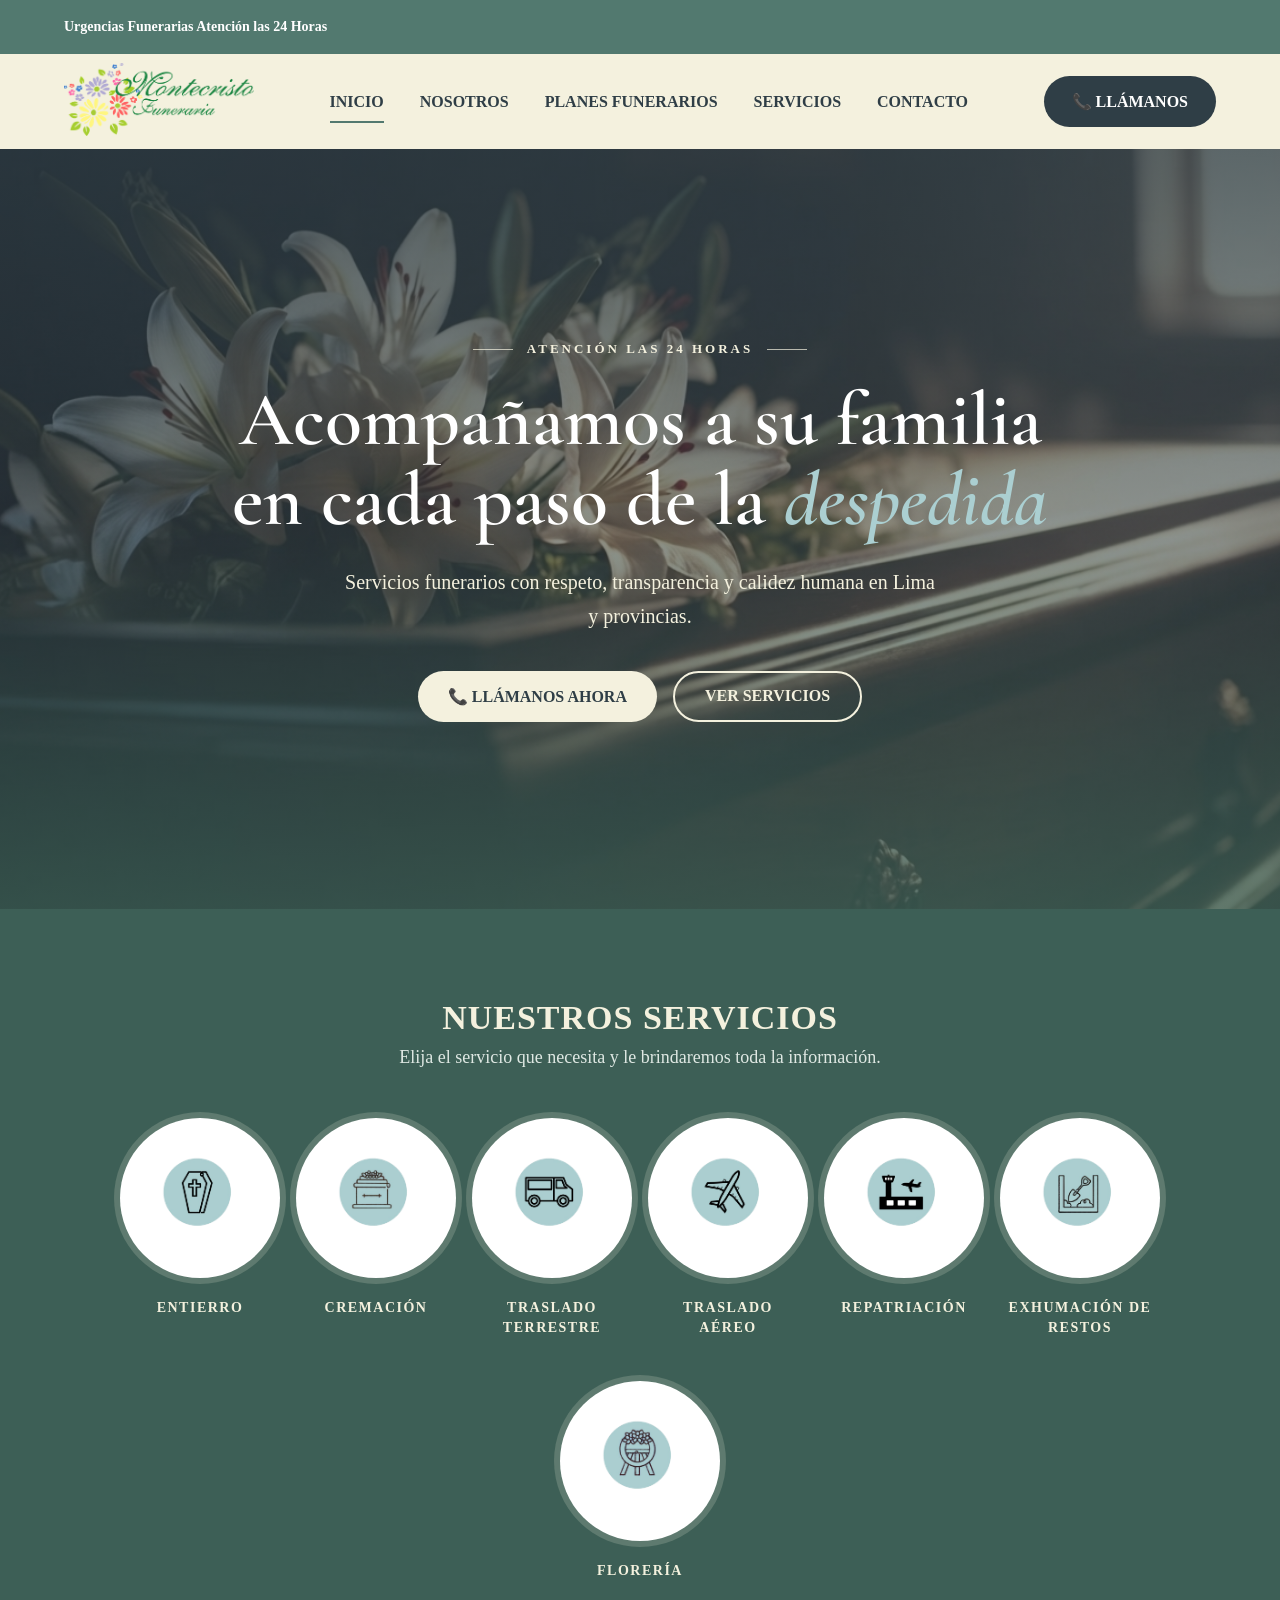
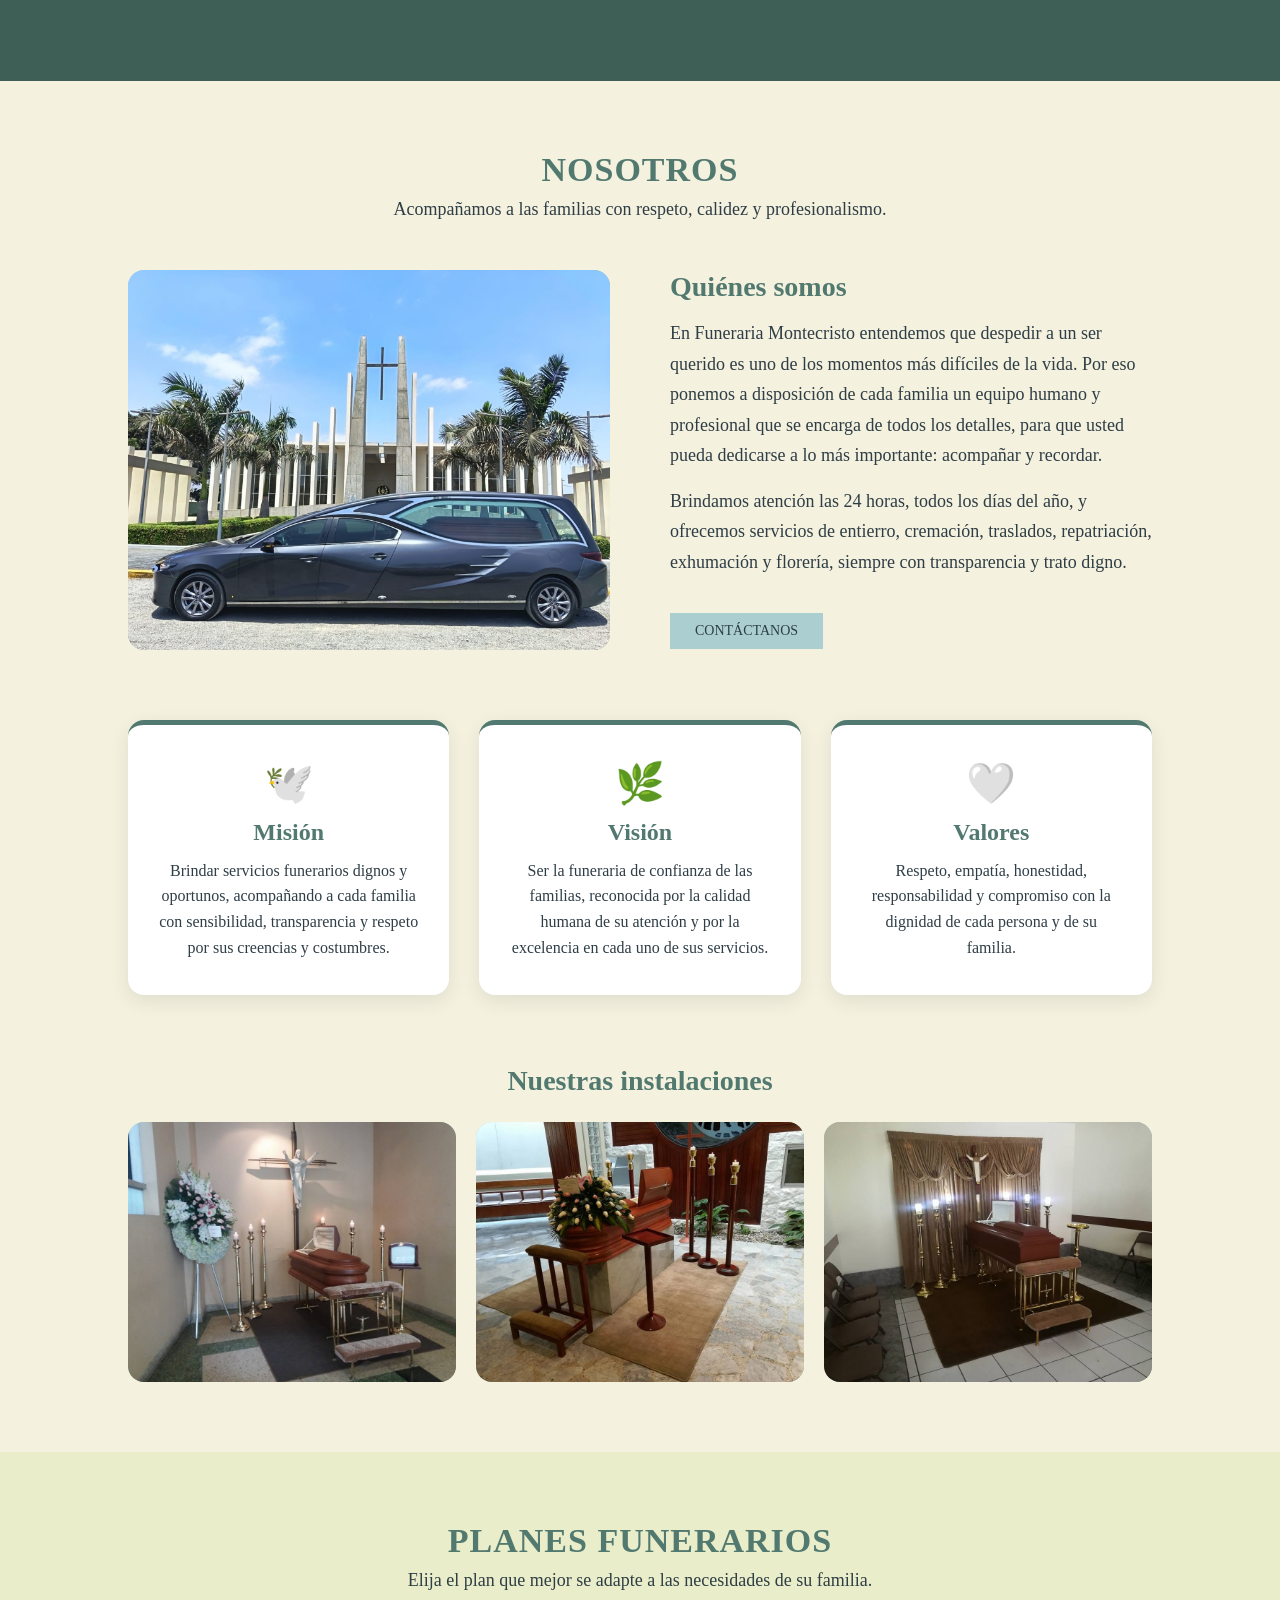
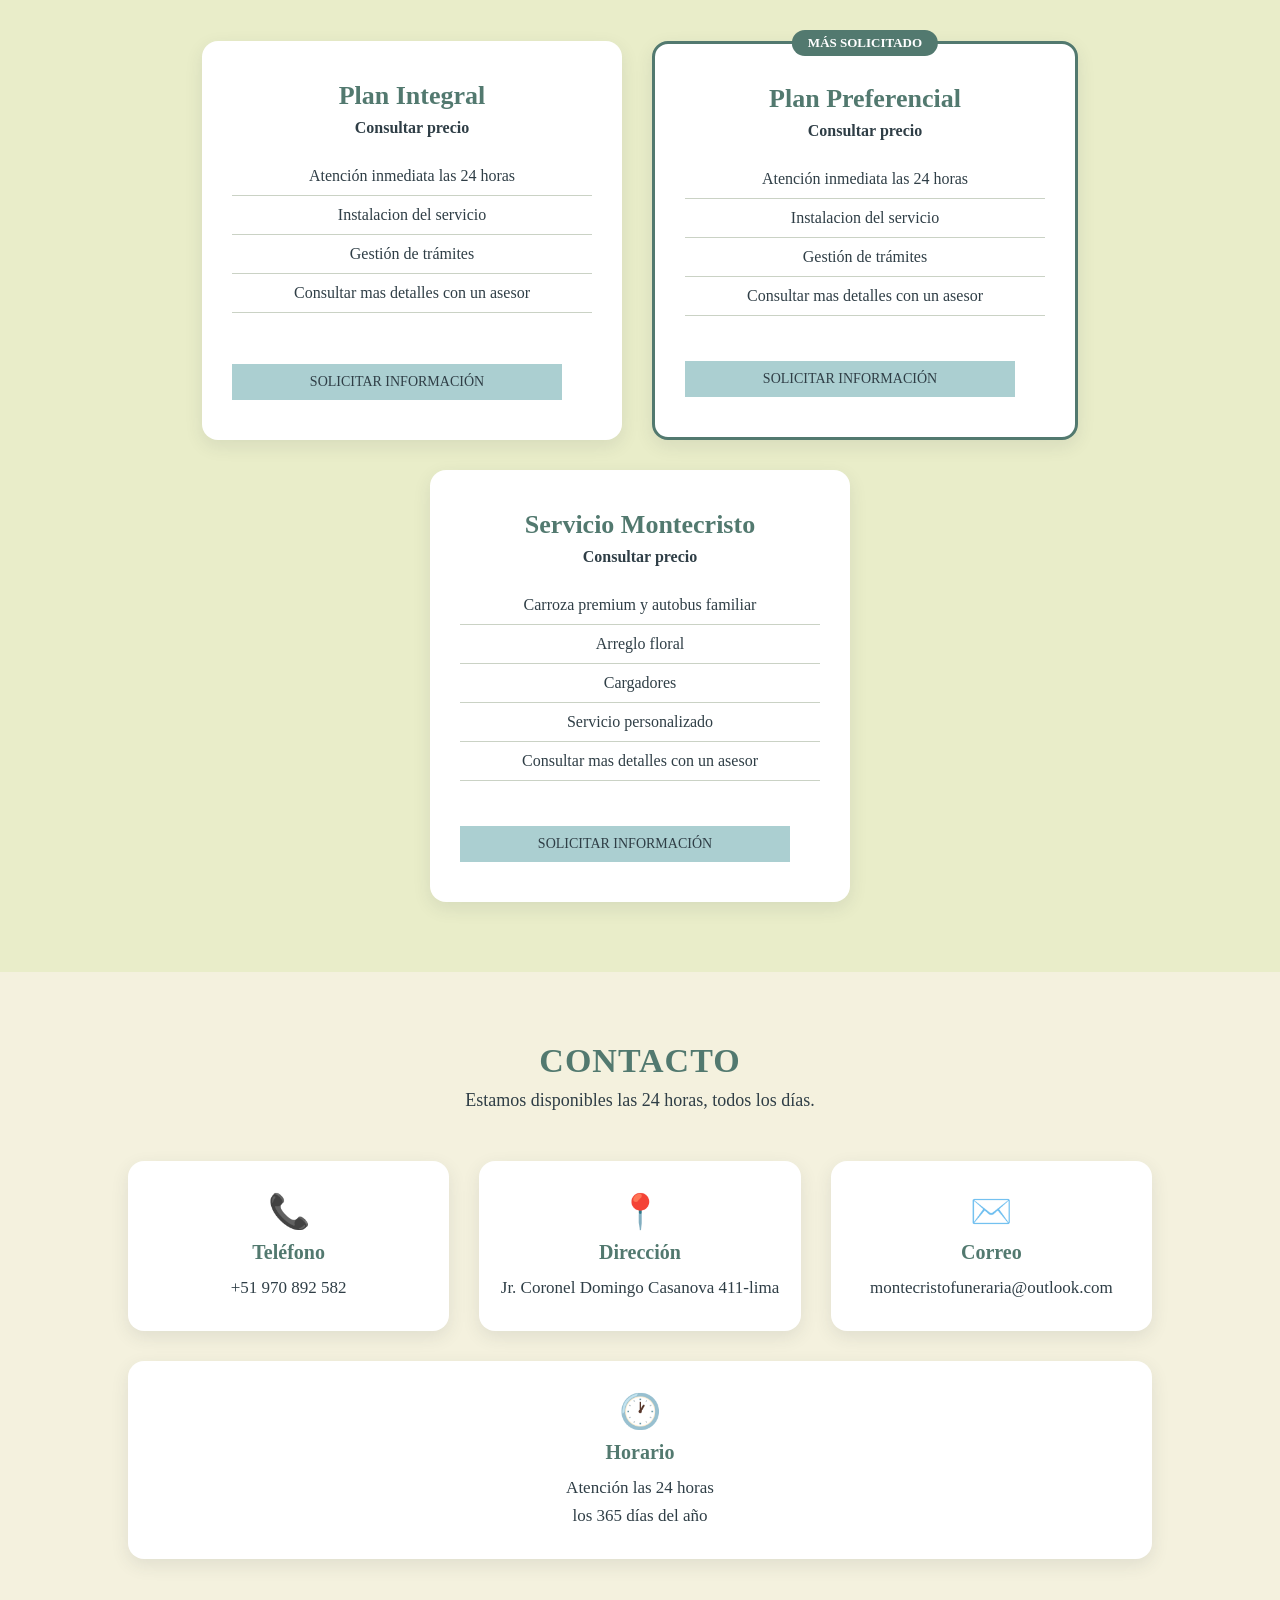
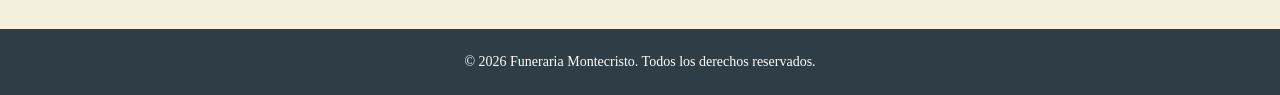
==== Proyecto Final/Proyecto Final/index.html @ d5fcc52e "Add files via upload" ====
<!DOCTYPE html>
<html lang="es">

<head>
  <meta charset="UTF-8">
  <meta name="viewport" content="width=device-width, initial-scale=1.0">
  <title>Funeraria Montecristo</title>
  <link rel="preconnect" href="https://fonts.googleapis.com">
  <link rel="preconnect" href="https://fonts.gstatic.com" crossorigin>
  <link href="https://fonts.googleapis.com/css2?family=Cormorant+Garamond:ital,wght@0,600;0,700;1,600&display=swap" rel="stylesheet">
  <link rel="stylesheet" href="css/estilos.css">
</head>

<body>

  <div class="barra-superior">
    <p>Urgencias Funerarias Atención las 24 Horas</p>
  </div>

  <header class="cabecera">
    <a href="index.html">
      <img class="logo" src="imagenes/Logos/logo2.png" alt="Logo Funeraria Montecristo">
    </a>
    <nav>
      <a href="#inicio" class="activo">Inicio</a>
      <a href="#nosotros">Nosotros</a>
      <a href="#planes">Planes funerarios</a>
      <a href="#servicios">Servicios</a>
      <a href="#contacto">Contacto</a>
    </nav>
    <a class="boton" href="tel:+51970892582">📞 Llámanos</a>
  </header>

  <!--PORTADA -->
  <section id="inicio" class="portada">
    <div class="portada-contenido">
      <span class="portada-etiqueta">Atención las 24 horas</span>
      <h1>Acompañamos a su familia en cada paso de la <em>despedida</em></h1>
      <p>Servicios funerarios con respeto, transparencia y calidez humana en Lima y provincias.</p>
      <div class="portada-botones">
        <a class="boton-claro" href="tel:+51970892582">📞 Llámanos ahora</a>
        <a class="boton-secundario" href="#servicios">Ver servicios</a>
      </div>
    </div>
  </section>

  <!-- SERVICIOS-->
  <section id="servicios" class="servicios">

    <h2 class="titulo-seccion">Nuestros servicios</h2>
    <p class="subtitulo-seccion">Elija el servicio que necesita y le brindaremos toda la información.</p>

    <div class="servicios-lista">

    <article class="servicio">
      <a href="entierro.html" class="enlace-servicio">
        <img src="imagenes/Logos/Logo-Entierro.png" alt="Ícono de entierro" width="120">
        <h3>Entierro</h3>
      </a>
    </article>

    <article class="servicio">
      <a href="cremacion.html" class="enlace-servicio">
        <img src="imagenes/Logos/Logo-Cremacion.png" alt="Ícono de cremación" width="120">
        <h3>Cremación</h3>
      </a>
    </article>

    <article class="servicio">
      <a href="traslado-terrestre.html" class="enlace-servicio">
        <img src="imagenes/Logos/Logo-Terrestre.png" alt="Ícono de traslado terrestre" width="120">
        <h3>Traslado terrestre</h3>
      </a>
    </article>

    <article class="servicio">
      <a href="traslado-aereo.html" class="enlace-servicio">
        <img src="imagenes/Logos/Logo-Aereo.png" alt="Ícono de traslado aéreo" width="120">
        <h3>Traslado aéreo</h3>
      </a>
    </article>

    <article class="servicio">
      <a href="repatriacion.html" class="enlace-servicio">
        <img src="imagenes/Logos/Logo-Repatriacion.png" alt="Ícono de repatriación" width="120">
        <h3>Repatriación</h3>
      </a>
    </article>

    <article class="servicio">
      <a href="exhumacion.html" class="enlace-servicio">
        <img src="imagenes/Logos/Logo-Exhumacion.png" alt="Ícono de exhumación de restos" width="120">
        <h3>Exhumación de restos</h3>
      </a>
    </article>

    <article class="servicio">
      <a href="floreria.html" class="enlace-servicio">
        <img src="imagenes/Logos/Logo-Floreria.png" alt="Ícono de florería" width="120">
        <h3>Florería</h3>
      </a>
    </article>

    </div>
  </section>

  <!-- NOSOTROS -->
  <section id="nosotros" class="nosotros">

    <h2 class="titulo-seccion">Nosotros</h2>
    <p class="subtitulo-seccion">Acompañamos a las familias con respeto, calidez y profesionalismo.</p>

    <div class="nosotros-intro">
      <div class="marco-imagen">
        <img src="imagenes/nosotros.jpeg" alt="Equipo de Funeraria Montecristo" loading="lazy">
      </div>

      <div class="nosotros-texto">
        <h3>Quiénes somos</h3>
        <p>
          En Funeraria Montecristo entendemos que despedir a un ser querido es uno de los momentos más difíciles de
          la vida. Por eso ponemos a disposición de cada familia un equipo humano y profesional que se encarga de todos
          los detalles, para que usted pueda dedicarse a lo más importante: acompañar y recordar.
        </p>
        <p>
          Brindamos atención las 24 horas, todos los días del año, y ofrecemos servicios de entierro, cremación,
          traslados, repatriación, exhumación y florería, siempre con transparencia y trato digno.
        </p>
        <a href="#contacto" class="boton-detalles">Contáctanos</a>
      </div>
    </div>

    <!-- 3 tarjetas: Misión, Visión y Valores (css: .tarjeta). Los iconos son emojis; aria-
         hidden='true' hace que los lectores de pantalla los ignoren. Se pueden cambiar por
         imágenes o borrar. -->
    <div class="tarjetas-nosotros">
      <article class="tarjeta">
        <span class="tarjeta-icono" aria-hidden="true">🕊️</span>
        <h3>Misión</h3>
        <p>Brindar servicios funerarios dignos y oportunos, acompañando a cada familia con sensibilidad, transparencia y
          respeto por sus creencias y costumbres.</p>
      </article>

      <article class="tarjeta">
        <span class="tarjeta-icono" aria-hidden="true">🌿</span>
        <h3>Visión</h3>
        <p>Ser la funeraria de confianza de las familias, reconocida por la calidad humana de su atención y por la
          excelencia en cada uno de sus servicios.</p>
      </article>

      <article class="tarjeta">
        <span class="tarjeta-icono" aria-hidden="true">🤍</span>
        <h3>Valores</h3>
        <p>Respeto, empatía, honestidad, responsabilidad y compromiso con la dignidad de cada persona y de su
          familia.</p>
      </article>
    </div>

    <!-- fotos de las instalaciones (css: .galeria-nosotros). Un archivo con espacios en el
         nombre (sala de velacion.jpg) funciona pero es mejor renombrarlo, por ejemplo sala-
         de-velacion.jpg. -->
    <h3 class="titulo-galeria">Nuestras instalaciones</h3>
    <div class="galeria-nosotros">
      <div class="marco-imagen">
        <img src="./imagenes/instalaciones/instalaciones.jpg" alt="Instalaciones de Funeraria Montecristo - imagen 1" loading="lazy">
      </div>
      <div class="marco-imagen">
        <img src="./imagenes/instalaciones/sala de velacion.jpg" alt="Instalaciones de Funeraria Montecristo - imagen 2" loading="lazy">
      </div>
      <div class="marco-imagen">
        <img src="./imagenes/instalaciones/velatorio.jpg" alt="Instalaciones de Funeraria Montecristo - imagen 3" loading="lazy">
      </div>
    </div>

  </section>

  <!-- PLANES: id='planes' = destino del menú (css: .planes) -->
  <section id="planes" class="planes">

    <h2 class="titulo-seccion">Planes funerarios</h2>
    <p class="subtitulo-seccion">Elija el plan que mejor se adapte a las necesidades de su familia.</p>

    <div class="planes-lista">

      <article class="plan">
        <h3>Plan Integral</h3>
        <p class="plan-precio">Consultar precio</p>
        <ul>
          <li>Atención inmediata las 24 horas</li>
          <li>Instalacion del servicio</li>
          <li>Gestión de trámites</li>
          <li>Consultar mas detalles con un asesor</li>
        </ul>
        <a href="tel:+51970892582" class="boton-detalles">Solicitar información</a>
      </article>

      <!-- plan resaltado: la clase plan-destacado le pone el borde verde y .plan-etiqueta
           es el cartelito 'Más solicitado' que sobresale por arriba. -->
      <article class="plan plan-destacado">
        <span class="plan-etiqueta">Más solicitado</span>
        <h3>Plan Preferencial</h3>
        <p class="plan-precio">Consultar precio</p>
        <ul>
          <li>Atención inmediata las 24 horas</li>
          <li>Instalacion del servicio</li>
          <li>Gestión de trámites</li>
          <li>Consultar mas detalles con un asesor</li>
        </ul>
        <a href="tel:+51970892582" class="boton-detalles">Solicitar información</a>
      </article>

      <article class="plan">
        <h3>Servicio Montecristo</h3>
        <p class="plan-precio">Consultar precio</p>
        <ul>
          <li>Carroza premium y autobus familiar</li>
          <li>Arreglo floral</li>
          <li>Cargadores</li>
          <li>Servicio personalizado</li>
          <li>Consultar mas detalles con un asesor</li>
        </ul>
        <a href="tel:+51970892582" class="boton-detalles">Solicitar información</a>
      </article>

    </div>
  </section>

  <!-- CONTACTO: id='contacto' = destino del menú (css: .contacto, .dato) -->
  <section id="contacto" class="contacto">

    <h2 class="titulo-seccion">Contacto</h2>
    <p class="subtitulo-seccion">Estamos disponibles las 24 horas, todos los días.</p>

    <div class="contacto-datos">
      <div class="dato">
        <span class="dato-icono" aria-hidden="true">📞</span>
        <h3>Teléfono</h3>
        <a href="tel:+51970892582">+51 970 892 582</a>
      </div>

      <div class="dato">
        <span class="dato-icono" aria-hidden="true">📍</span>
        <h3>Dirección</h3>
        <p>Jr. Coronel Domingo Casanova 411-lima</p>
      </div>

      <div class="dato">
        <span class="dato-icono" aria-hidden="true">✉️</span>
        <h3>Correo</h3>
        <!-- mailto: abre el programa de correo con ese destinatario -->
        <a href="mailto:montecristofuneraria@outlook.com">montecristofuneraria@outlook.com</a>
      </div>

      <div class="dato">
        <span class="dato-icono" aria-hidden="true">🕐</span>
        <h3>Horario</h3>
        <p>Atención las 24 horas<br>los 365 días del año</p>
      </div>
    </div>

  </section>

  <!-- pie de página (css: .pie) -->
  <footer class="pie">
    <p>&copy; 2026 Funeraria Montecristo. Todos los derechos reservados.</p>
  </footer>

</body>

</html>
---- Proyecto Final/Proyecto Final/css/estilos.css ----
/*
  ESTILOS - Funeraria Montecristo
  Todo el diseño de las 8 páginas está en este archivo.

  MARCAS que puse en los comentarios (tú decides qué borrar, yo no borré nada):
    [NO SE USA]         ninguna página usa esa clase. Se puede borrar sin que cambie nada.
    [SE SOBREESCRIBE]   otra regla más abajo pisa esos valores; no se ven.
    [SE REPITE]         hace lo mismo que otra regla.
    [OPCIONAL]          adorno o truco que se puede quitar y la página sigue bien.
    [AVANZADO]          cosas de accesibilidad/impresión; no hacen falta para que se vea bien.
    [PENDIENTE]         el css está hecho pero falta el html o el js.
    [ROTO]              hay html que depende de esto y se ve mal.

    padding         espacio POR DENTRO de la caja (entre el borde y el contenido)
    margin          espacio POR FUERA de la caja (separación con otras cajas)
    width / height  ancho / alto
    background      fondo (color, degradado o foto)
    border          borde; border-radius redondea las esquinas
    font-size       tamaño de letra; font-weight: grosor; font-family: tipo de letra
    color           color del texto
    text-align      alineación del texto (left, center, right, justify)
    display: flex   pone los hijos en fila; con flex-direction: column, en columna
    :hover          estilo cuando pasas el mouse por encima
    ::before/::after  elementos extra que se crean desde el css
    @media (max-width: 768px)  estas reglas solo valen en pantallas de hasta 768px de ancho
    El orden importa: si dos reglas tocan lo mismo, gana la que está más abajo.
    /* text-transform: uppercase;  todo en MAYÚSCULAS */
*/

/* ---------- GENERAL (afecta a toda la página) ---------- */
* {
    font-family: 'Segoe UI', Tahoma, Geneva, Verdana, sans-serif;
    box-sizing: border-box;
}

/* fondo */
body {
    margin: 0;
    background-color: #f4f1de;
    color: #2f3e46;
}

/* sin esto las letras quedan azul */
a,
a:visited {
    text-decoration: none;
    color: #2f3e46;
}

/*BARRA SUPERIOR*/

.barra-superior {
    background-color: #52796f;
    color: white;
    font-weight: bold;
    font-size: 14px;
    padding: 0 5%;
    display: flex; 
    justify-content: space-between; 
    align-items: center; 
    height: 54px;
}

.barra-superior p {
    margin: 0;
}

/* CABECERA  */

.cabecera {
    background-color: #f4f1de;
    height: 95px;
    padding: 0 5%;
    display: flex; 
    align-items: center; 
    justify-content: space-between; 
}

/* tamaño del logo. */
.logo {
    width: 190px;
}

nav a {
    font-weight: bold;
    text-transform: uppercase; 
    padding: 8px 0;
    margin: 0 16px;
    position: relative; 
}


nav a::after {
    content: ""; 
    position: absolute; 
    left: 0;
    bottom: -5px;
    width: 0;
    height: 2px;
    background-color: #52796f;
    transition: width 0.3s ease; 
}

nav a:hover::after,
nav a.activo::after {
    width: 100%;
}

/* botón oscuro 'Llámanos' de la cabecera (forma de píldora). */
.boton,
.boton:visited {
    background-color: #2f3e46;
    color: white;
    font-weight: bold;
    text-transform: uppercase; 
    padding: 16px 28px;
    border-radius: 999px; 
    transition: 0.3s; 
}

/* cambia de color al pasar el mouse. */
.boton:hover {
    background-color: #52796f;
}

/* PORTADA */


.portada {
    display: flex; 
    align-items: center; 
    justify-content: center; 
    text-align: center;
    min-height: 600px; 
    padding: 80px 8%;
    background-image:
        linear-gradient(180deg,
            rgba(47, 62, 70, 0.78) 0%,
            rgba(47, 62, 70, 0.55) 50%,
            rgba(61, 95, 86, 0.8) 100%),
        url("../imagenes/portada3.png");
    background-size: cover; 
    background-position: center; 
    background-repeat: no-repeat;
}

.portada-contenido {
    max-width: 820px;
    color: #f4f1de;
}

.portada-etiqueta {
    display: inline-flex; 
    align-items: center; 
    gap: 14px; 
    color: #f4f1de;
    font-size: 13px;
    font-weight: bold;
    text-transform: uppercase; 
    letter-spacing: 3px; 
    margin-bottom: 24px;
}

/* dos rayitas a los lados de la etiqueta */
.portada-etiqueta::before,
.portada-etiqueta::after {
    content: ""; 
    width: 40px;
    height: 1px;
    background-color: #f4f1de;
    opacity: 0.7; 
}


.portada h1 {
    font-family: 'Cormorant Garamond', Georgia, 'Times New Roman', serif;
    font-size: clamp(44px, 6vw, 76px); 
    font-weight: 600;
    line-height: 1.05; 
    margin: 0 0 24px;
    color: white;
}

.portada h1 em {
    font-style: italic;
    color: #abcfd1;
}

/* texto debajo del título*/
.portada p {
    font-size: 20px;
    line-height: 1.7;
    max-width: 600px;
    margin: 0 auto 38px; 
    color: #f4f1de;
}


.portada-botones {
    display: flex; 
    flex-wrap: wrap; 
    justify-content: center; 
    gap: 16px; 
}

/* botón crema 'LLámanos ahora'*/
.boton-claro,
.boton-claro:visited {
    background-color: #f4f1de;
    color: #2f3e46;
    font-weight: bold;
    text-transform: uppercase; 
    padding: 16px 30px;
    border-radius: 999px; 
    transition: 0.3s; 
}

/* color al pasar el mouse. */
.boton-claro:hover {
    background-color: #abcfd1;
}

.boton-secundario,
.boton-secundario:visited {
    border: 2px solid #f4f1de;
    color: #f4f1de;
    font-weight: bold;
    text-transform: uppercase; 
    padding: 14px 30px;
    border-radius: 999px; 
    transition: 0.3s; 
}

/* se rellena al pasar el mouse. */
.boton-secundario:hover {
    background-color: #f4f1de;
    color: #2f3e46;
}

.servicios {
    background-color: #3d5f56;
    padding: 90px 5% 100px;
    text-align: center;
}


.servicios .titulo-seccion {
    color: #f4f1de;
}

.servicios .subtitulo-seccion {
    color: #dfe8e3;
}


.servicios-lista {
    display: flex; 
    flex-wrap: wrap; 
    justify-content: center; 
    gap: 44px 26px; 
    max-width: 1250px;
    margin: 0 auto; 
}

.servicio {
    width: 150px;
    transition: 0.3s;
}

/*sube 8px al pasar el mouse */
.servicio:hover {
    transform: translateY(-8px); /* mueve el elemento sin empujar a los demás */
}


.enlace-servicio {
    display: flex; 
    flex-direction: column; 
    align-items: center; 
    text-align: center;
}

/* el icono lo mete en un círculo blanco. El box-shadow con 0 de desplazamiento y 6px
   es el aro claro alrededor */
.servicio img {
    width: 120px;
    height: 120px;
    object-fit: contain; 
    background-color: white;
    border-radius: 50%; 
    padding: 20px;
    box-shadow: 0 0 0 6px rgba(244, 241, 222, 0.18);
    transition: 0.3s; 
    margin-bottom: 20px;
}

/* el aro se vuelve más visible al pasar el mouse. */
.servicio:hover img {
    box-shadow: 0 0 0 6px rgba(244, 241, 222, 0.7); 
}

/* nombre del servicio debajo del círculo. */
.servicio h3 {
    margin: 0;
    font-size: 14px;
    line-height: 1.4; 
    letter-spacing: 1.5px; 
    text-transform: uppercase; 
    color: #f4f1de;
}

/* celular (hasta 768px): portada y círculos de servicios más chicos */
@media (max-width: 768px) {
    .portada {
        min-height: 520px; 
        padding: 60px 6%;
    }

    .portada p {
        font-size: 18px;
    }

    .servicios {
        padding: 60px 5% 70px;
    }

    .servicio {
        width: calc(50% - 13px);
    }

    .servicio img {
        width: 100px;
        height: 100px;
        padding: 16px;
    }
}

/* SERVICIOS DE LA IZQUIERDA */

.detalle-servicio {
    display: flex; 
    align-items: flex-start; 
    gap: 60px; 
    padding: 30px 10% 60px;
}

/* flex-shrink: 0 evita que se encoja*/
.menu-servicios {
    width: 420px;
    flex-shrink: 0; 
    display: flex; 
    flex-direction: column; 
}


.opcion-servicio {
    display: flex; 
    justify-content: space-between; 
    align-items: center; 
    padding: 28px 20px;
    border-bottom: 1px solid #84a59d;
    font-size: 22px;
    font-weight: bold;
    letter-spacing: 1px; 
    transition: 0.3s; 
}

/* el signo + a la derecha de cada opción */
.opcion-servicio::after {
    content: "+"; 
    font-size: 32px;
    font-weight: 300;
    margin-left: 20px;
}

/* al pasar el mouse cambia de color*/
.opcion-servicio:hover {
    color: #52796f;
    padding-left: 28px;
}

.opcion-servicio.activo {
    color: #52796f;
}

.contenido-servicio {
    flex: 1; 
    padding-top:10px;
}

.contenido-servicio h2 {
    margin-top: 0;
    font-size: 34px;
    letter-spacing: 1px; 
}


.contenido-servicio p {
    font-size: 20px;
    line-height: 1.7; 
    max-width: 75ch; 
    text-align: justify; 
}


.boton-detalles {
    display: inline-block;
    background-color: #abcfd1;
    padding: 10px 25px;
    text-transform: uppercase; 
    margin-top: 20px;
    transition: 0.3s; 
    width: auto;
    max-width: 280px;
    text-align: center;
    text-decoration: none;
    font-size: 14px;
}

.boton-detalles:hover {
    background-color: #84a59d;
}

/* baja suave en vez de saltar */
html {
    scroll-behavior: smooth; 
}

/* espacio al llegar con un enlace # */
#inicio,
#servicios,
#nosotros,
#planes,
#contacto,
#detalle {
    scroll-margin-top: 100px; 
}

.nosotros,
.planes,
.contacto {
    padding: 70px 10%;
}

.planes {
    background-color: #e9edc9;
}

.titulo-seccion {
    font-size: 34px;
    color: #52796f;
    text-transform: uppercase; 
    letter-spacing: 1px; 
    text-align: center;
    margin: 0 0 10px;
}

.subtitulo-seccion {
    text-align: center;
    font-size: 18px;
    margin: 0 auto 50px; 
    max-width: 60ch; 
}

/* marco de fotos con esquinas redondeadas*/
.marco-imagen {
    position: relative; 
    overflow: hidden; 
    border-radius: 16px;
    background: linear-gradient(135deg, #abcfd1, #84a59d);
}

.marco-imagen img {
    position: absolute; 
    inset: 0;
    width: 100%;
    height: 100%;
    object-fit: cover; 
    transition: transform 0.4s ease; 
}

/*la foto contiene animacion al pasar el mouse */
.marco-imagen:hover img {
    transform: scale(1.04); 
}

.nosotros-intro {
    display: flex; 
    align-items: center; 
    gap: 60px; 
}

.nosotros-intro .marco-imagen {
    flex: 1; 
    min-height: 380px; 
}

.nosotros-texto {
    flex: 1; 
}

.nosotros-texto h3 {
    font-size: 28px;
    color: #52796f;
    margin: 0 0 15px;
}

.nosotros-texto p {
    font-size: 18px;
    line-height: 1.7; 
    margin: 0 0 15px;
}

.tarjetas-nosotros {
    display: flex; 
    flex-wrap: wrap; 
    gap: 30px; 
    margin-top: 70px;
}

.tarjeta {
    flex: 1 1 260px; 
    background-color: white;
    border-radius: 16px;
    padding: 35px 30px;
    text-align: center;
    border-top: 5px solid #52796f;
    box-shadow: 0 6px 18px rgba(47, 62, 70, 0.1); 
    transition: 0.3s; 
}

.tarjeta:hover {
    transform: translateY(-6px); 
}

/* tamaño del emoji de la tarjeta*/
.tarjeta-icono {
    font-size: 40px;
}

.tarjeta h3 {
    font-size: 24px;
    color: #52796f;
    margin: 12px 0;
}

.tarjeta p {
    margin: 0;
    line-height: 1.6; 
}

.titulo-galeria {
    font-size: 28px;
    color: #52796f;
    text-align: center;
    margin: 70px 0 25px;
}

.galeria-nosotros {
    display: flex; 
    flex-wrap: wrap;
    gap: 20px; 
}

.galeria-nosotros .marco-imagen {
    flex: 1 1 260px; 
    height: 260px;
}

.planes-lista {
    display: flex; 
    flex-wrap: wrap; 
    justify-content: center;
    gap: 30px; 
    align-items: stretch; 
}

.plan {
    position: relative; 
    flex: 1 1 280px; 
    max-width: 360px;
    background-color: white;
    border-radius: 16px;
    padding: 40px 30px;
    text-align: center;
    box-shadow: 0 6px 18px rgba(47, 62, 70, 0.1); 
    display: flex; 
    flex-direction: column; 
    transition: 0.3s; 
}

.plan:hover {
    transform: translateY(-6px); 
}

.plan h3 {
    font-size: 26px;
    color: #52796f;
    margin: 0 0 8px;
}

.plan-precio {
    font-weight: bold;
    margin: 0 0 20px;
}

.plan ul {
    list-style: none; 
    padding: 0;
    margin: 0 0 25px;
    flex: 1; 
}

/* cada línea de la lista con una rayita gris debajo*/
.plan li {
    padding: 10px 0;
    border-bottom: 1px solid #cad2c5;
}

/* borde para el plan resaltado ('Más solicitado') */
.plan-destacado {
    border: 3px solid #52796f;
}

.plan-etiqueta {
    position: absolute; 
    top: -14px;
    left: 50%;
    transform: translateX(-50%); 
    background-color: #52796f;
    color: white;
    font-size: 13px;
    font-weight: bold;
    text-transform: uppercase; 
    padding: 5px 16px;
    border-radius: 999px; 
}

.contacto-datos {
    display: flex; 
    flex-wrap: wrap; 
    gap: 30px; 
}

.dato {
    flex: 1 1 220px; 
    background-color: white;
    border-radius: 16px;
    padding: 30px 20px;
    text-align: center;
    box-shadow: 0 6px 18px rgba(47, 62, 70, 0.1); 
}

/* tamaño del emoji de la tarjeta de contacto. */
.dato-icono {
    font-size: 34px;
}

.dato h3 {
    font-size: 20px;
    color: #52796f;
    margin: 10px 0;
}

/* texto y enlaces dentro de las tarjetas de contacto */
.dato p,
.dato a {
    margin: 0;
    line-height: 1.6; 
    font-size: 17px;
}

/* color verde al pasar el mouse por el teléfono*/
.dato a:hover {
    color: #52796f;
}

/* franja oscura del final con el copyright. */
.pie {
    background-color: #2f3e46;
    color: white;
    text-align: center;
    padding: 25px 5%;
    font-size: 14px;
}

.pie p {
    margin: 0;
}
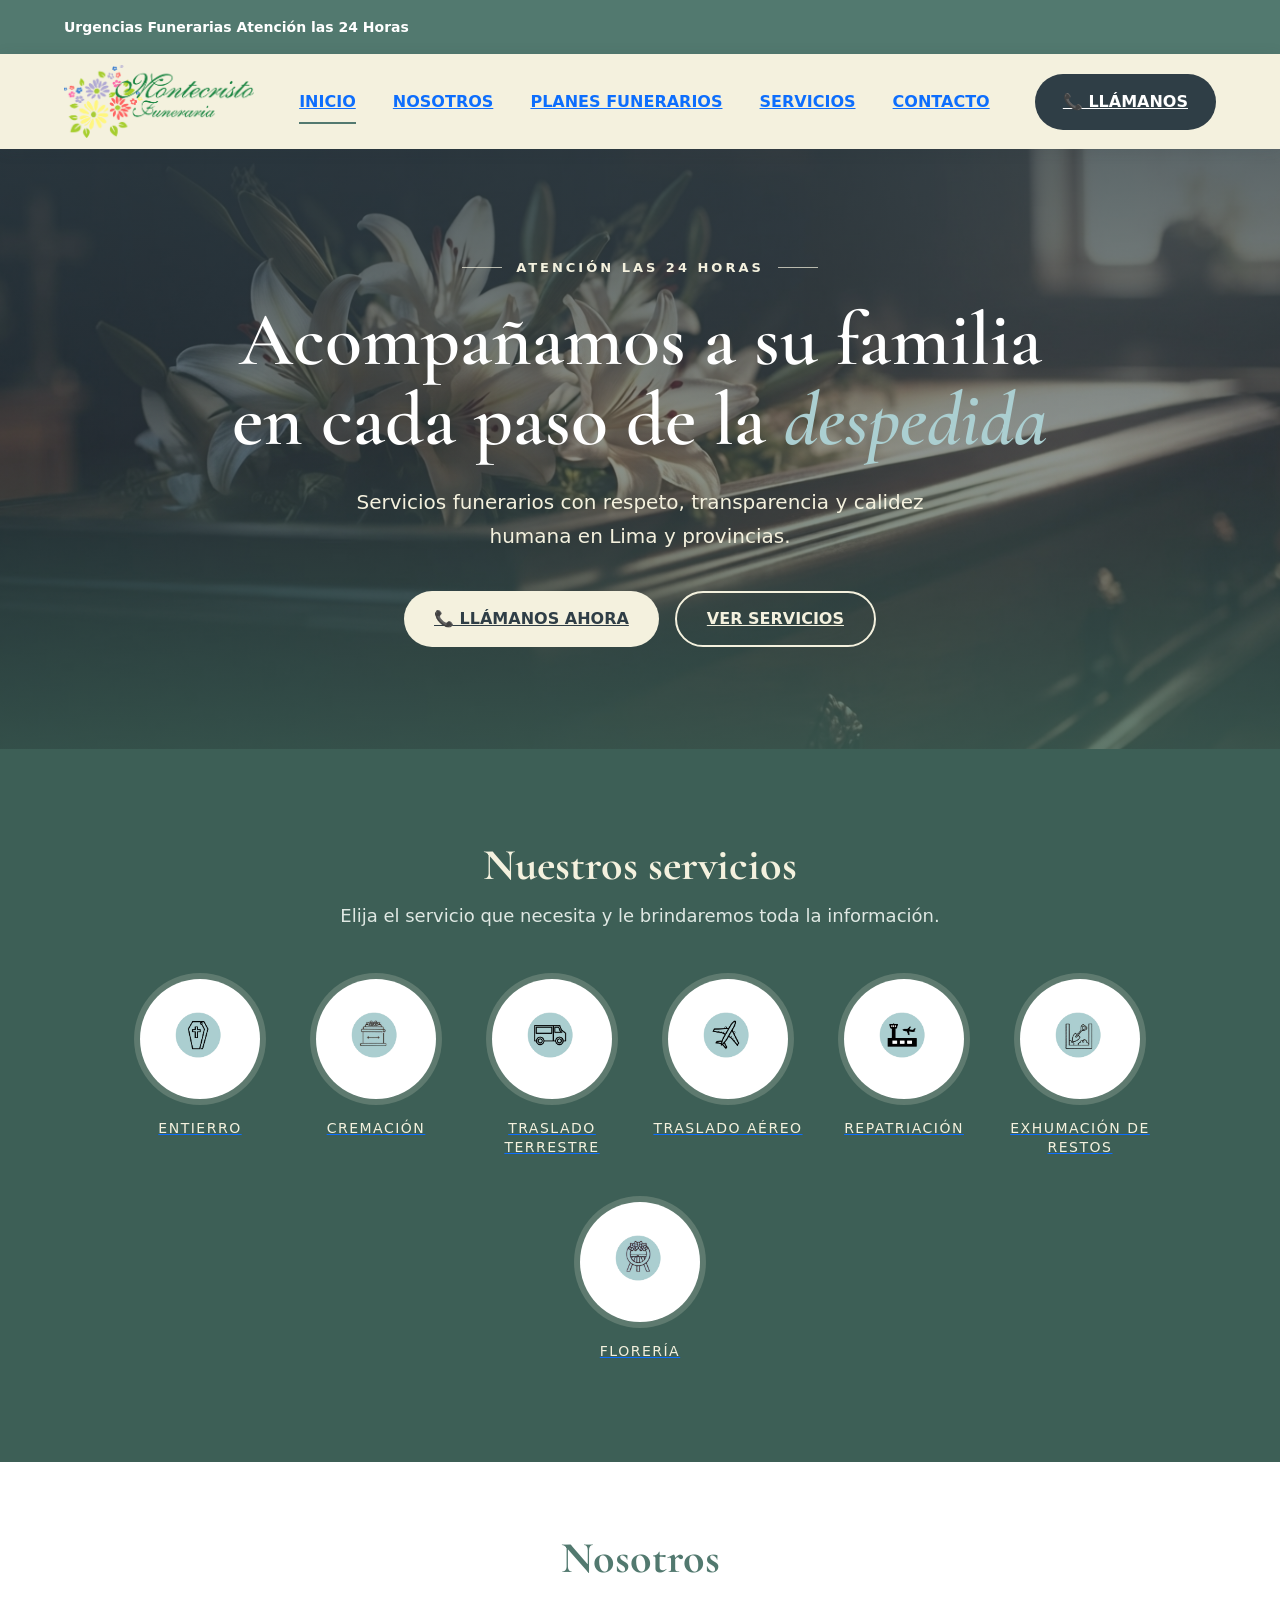
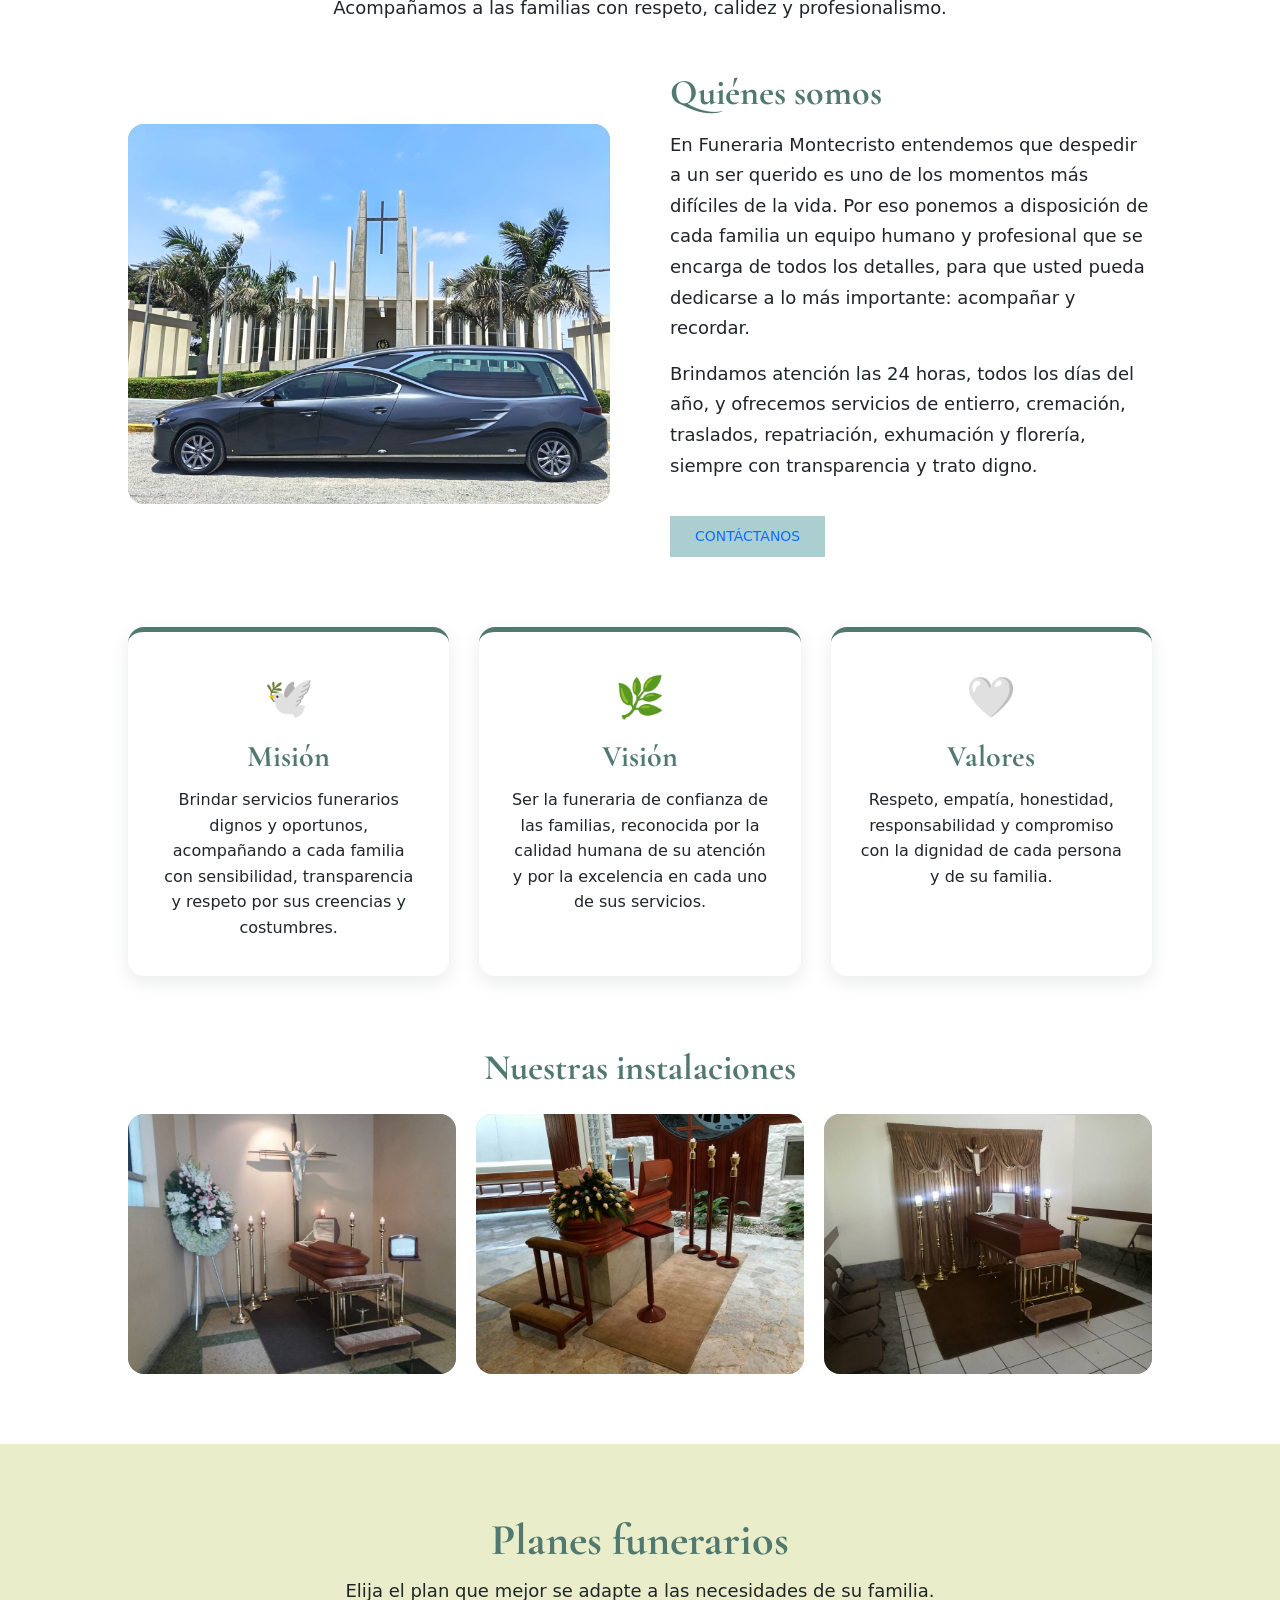
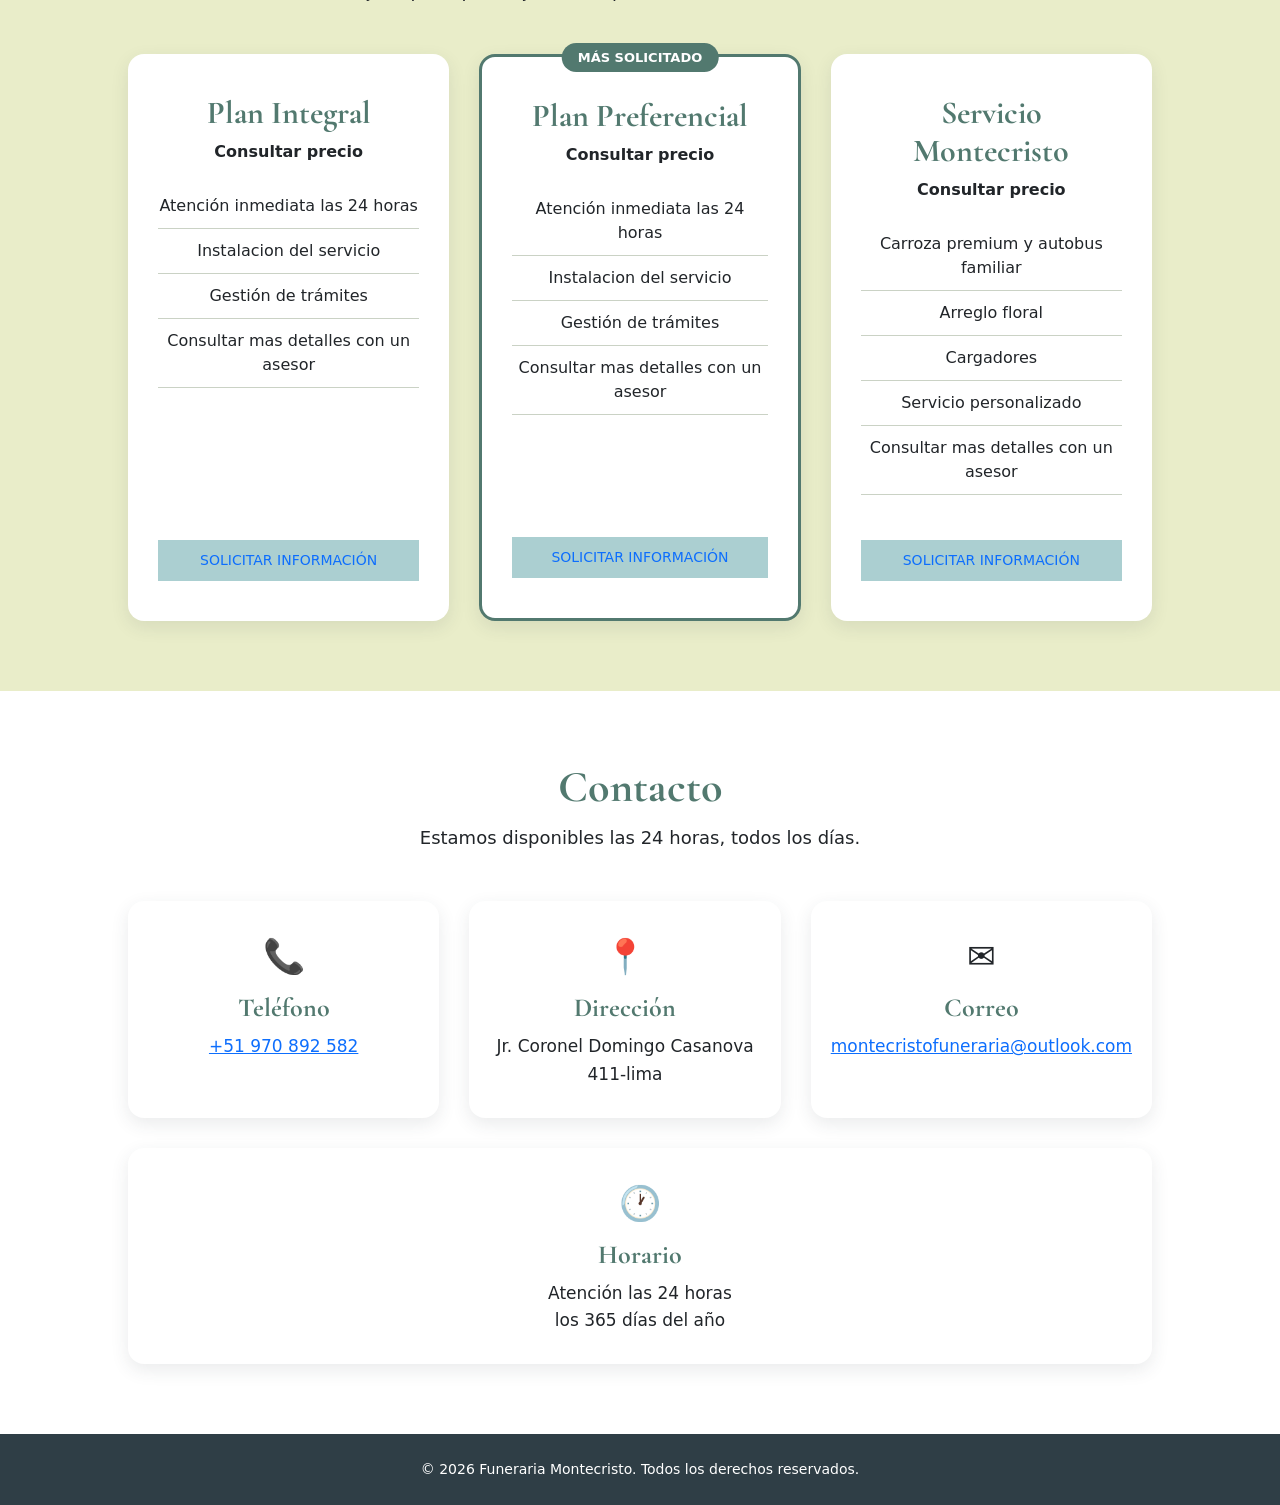
==== commit e70153c1: "Add files via upload" ====
--- a/Proyecto Final/Proyecto Final/index.html
+++ b/Proyecto Final/Proyecto Final/index.html
@@ -9,11 +9,13 @@
   <link rel="preconnect" href="https://fonts.gstatic.com" crossorigin>
   <link href="https://fonts.googleapis.com/css2?family=Cormorant+Garamond:ital,wght@0,600;0,700;1,600&display=swap" rel="stylesheet">
   <link rel="stylesheet" href="css/estilos.css">
+  <link href="https://cdn.jsdelivr.net/npm/bootstrap@5.3.3/dist/css/bootstrap.min.css" rel="stylesheet">
 </head>
 
 <body>
-
-  <div class="barra-superior">
+<div class="contenedor-flex">
+
+  <div class="barra-superior" class="contenedor-flex">
     <p>Urgencias Funerarias Atención las 24 Horas</p>
   </div>
 
@@ -264,7 +266,9 @@
   <footer class="pie">
     <p>&copy; 2026 Funeraria Montecristo. Todos los derechos reservados.</p>
   </footer>
+</div>
 
 </body>
 
+
 </html>
--- a/Proyecto Final/Proyecto Final/css/estilos.css
+++ b/Proyecto Final/Proyecto Final/css/estilos.css
@@ -74,6 +74,7 @@
     display: flex; 
     align-items: center; 
     justify-content: space-between; 
+    text-decoration: none;
 }
 
 /* tamaño del logo. */
@@ -688,3 +689,748 @@
     margin: 0;
 }
 
+
+
+.contenedor-flex{
+    display: flex;
+    flex-direction: column;
+    
+
+
+}
+/* ---------- AJUSTES PARA CELULAR Y TABLET DE ESAS SECCIONES ---------- */
+
+/* celular y tablet (hasta 900px): las secciones del inicio se apilan. */
+@media (max-width: 900px) {
+    /* menos espacio por dentro en las secciones. */
+    .nosotros,
+    .planes,
+    .contacto {
+        padding: 50px 5%;
+    }
+
+    /* pasa a columna: foto arriba y texto abajo. */
+    .nosotros-intro {
+        flex-direction: column; 
+        gap: 30px; 
+    }
+
+    /* la foto ocupa todo el ancho. */
+    .nosotros-intro .marco-imagen {
+        width: 100%;
+        min-height: 260px; /* alto mínimo */
+    }
+
+    /* [SE SOBREESCRIBE] 28px: lo pisa el otro @media (max-width: 900px) que está más
+       abajo (36px), porque va después. */
+    .titulo-seccion {
+        font-size: 28px;
+    }
+}
+
+/* ---------- LETRA ELEGANTE EN LOS TÍTULOS (esto pisa algunos tamaños de más arriba)
+   ---------- */
+
+/* pone la letra Cormorant Garamond a todos estos títulos a la vez (para que se vean
+   elegantes). fíjate que es una sola regla para varios selectores separados por coma. */
+.titulo-seccion,
+.nosotros-texto h3,
+.titulo-galeria,
+.tarjeta h3,
+.plan h3,
+.dato h3,
+.cifra strong {
+    font-family: 'Cormorant Garamond', Georgia, 'Times New Roman', serif;
+    font-weight: 700;
+}
+
+/* ESTE es el tamaño que se ve: 44px, sin mayúsculas y sin espacio entre letras. Pisa
+   los valores de la regla de más arriba. */
+.titulo-seccion {
+    font-size: 44px;
+    text-transform: none;
+    letter-spacing: 0; 
+}
+
+/* tamaño final de 'Quiénes somos' y 'Nuestras instalaciones'. */
+.nosotros-texto h3,
+.titulo-galeria {
+    font-size: 36px;
+}
+
+/* tamaño final del título de las tarjetas. */
+.tarjeta h3 {
+    font-size: 30px;
+}
+
+/* tamaño final del nombre de los planes. */
+.plan h3 {
+    font-size: 32px;
+}
+
+/* tamaño final de los títulos de contacto. */
+.dato h3 {
+    font-size: 26px;
+}
+
+/* [NO SE USA] ver .cifras. */
+.cifra strong {
+    font-size: 36px;
+}
+
+/* celular y tablet: tamaño final del título de sección. */
+@media (max-width: 900px) {
+    /* tamaño final del título de sección en tablet y celular (36px). */
+    .titulo-seccion {
+        font-size: 36px;
+    }
+}
+
+/* ---------- PORTADAS DE SERVICIO, COLLAGE DE FOTOS, QUÉ INCLUYE, PASOS Y FRANJA FINAL
+   ---------- */
+
+/* [OPCIONAL] variable --capa-hero: la capa oscura de las portadas de servicio. Es el
+   mismo degradado que ya escribe .portada, o sea se repite. Si prefieres no usar
+   variables, se puede copiar el degradado directo en cada .hero-... y borrar esto. */
+:root {
+    --capa-hero: linear-gradient(180deg,
+            rgba(47, 62, 70, 0.78) 0%,
+            rgba(47, 62, 70, 0.55) 50%,
+            rgba(61, 95, 86, 0.8) 100%);
+}
+
+/* las portadas de servicio son más bajitas (460px) que la del inicio (600px). Esta
+   regla pisa el min-height de .portada porque va después. */
+.hero-servicio {
+    min-height: 460px; /* alto mínimo */
+}
+
+/* foto de la portada de entierro (con la capa oscura encima). Las 7 reglas .hero-...
+   hacen lo mismo con su propia foto. */
+.hero-entierro {
+    background-image: var(--capa-hero), url('../imagenes/entierro.avif'); /* usa la variable definida en :root */
+}
+
+/* foto de la portada de cremación. */
+.hero-cremacion {
+    background-image: var(--capa-hero), url('../imagenes/urna.jpeg'); /* usa la variable definida en :root */
+}
+
+/* foto de la portada de exhumación. */
+.hero-exhumacion {
+    background-image: var(--capa-hero), url('../imagenes/exhumacion.jpg'); /* usa la variable definida en :root */
+}
+
+/* foto de la portada de traslado terrestre. (el archivo tiene espacio en el nombre:
+   mejor renombrarlo a traslado-terrestre.webp). */
+.hero-traslado-terrestre {
+    background-image: var(--capa-hero), url('../imagenes/traslado terrestre.webp'); /* usa la variable definida en :root */
+}
+
+/* foto de la portada de traslado aéreo. (el archivo tiene espacio en el nombre: mejor
+   renombrarlo). */
+.hero-traslado-aereo {
+    background-image: var(--capa-hero), url('../imagenes/traslado aereo.jpg'); /* usa la variable definida en :root */
+}
+
+/* foto de la portada de repatriación. */
+.hero-repatriacion {
+    background-image: var(--capa-hero), url('../imagenes/repatriacion.jpg'); /* usa la variable definida en :root */
+}
+
+/* foto de la portada de florería. */
+.hero-floreria {
+    background-image: var(--capa-hero), url('../imagenes/floreria.avif'); /* usa la variable definida en :root */
+}
+
+/* espacio de arriba del título 'Nuestros servicios' en las páginas de servicio. */
+.titulo-bloque {
+    padding: 70px 10% 0;
+}
+
+/* quita el margen de abajo del subtítulo dentro de ese bloque. */
+.titulo-bloque .subtitulo-seccion {
+    margin-bottom: 0;
+}
+
+/* ESTE es el que se ve: título del servicio en 44px con la letra elegante. Gana a la
+   regla de 34px de más arriba. */
+.contenido-servicio h2 {
+    font-family: 'Cormorant Garamond', Georgia, 'Times New Roman', serif;
+    font-size: 44px;
+    font-weight: 700;
+    letter-spacing: 0; 
+    color: #52796f;
+}
+
+/* caja del collage de 2 fotos. position: relative hace que las fotos de adentro
+   (absolute) se coloquen respecto a esta caja. el alto fijo (440px) reserva el
+   espacio. [OPCIONAL] el font-size: 18px no hace nada porque no hay texto. */
+.collage {
+    position: relative; /* es la referencia para los hijos con position: absolute */
+    height: 440px;
+    margin: 70px 0 60px;
+    font-size: 18px;
+}
+
+/* [OPCIONAL] marco verde decorativo asomando detrás de la foto grande. */
+.collage::before {
+    content: ""; /* contenido que se crea desde el css */
+    position: absolute; /* se coloca libre dentro del padre que tenga position: relative */
+    left: -16px;
+    top: -16px;
+    width: 66%;
+    height: 340px;
+    border: 3px solid #52796f;
+    border-radius: 20px;
+    z-index: 0; /* orden de capas: mayor número = queda encima */
+}
+
+/* estilo común de las 2 fotos del collage: absolute para superponerlas, esquinas
+   redondeadas y sombra. */
+.collage-foto {
+    position: absolute; /* se coloca libre dentro del padre que tenga position: relative */
+    overflow: hidden; /* lo que se sale de la caja se corta */
+    border-radius: 20px;
+    background: linear-gradient(135deg, #abcfd1, #84a59d);
+    box-shadow: 0 14px 34px rgba(47, 62, 70, 0.28); /* sombra */
+}
+
+/* la foto llena su caja sin deformarse. */
+.collage-foto img {
+    display: block;
+    width: 100%;
+    height: 100%;
+    object-fit: cover; /* recorta la foto para llenar el espacio sin deformarla */
+    transition: transform 0.5s ease; /* animación suave al cambiar (por ejemplo con hover) */
+}
+
+/* [OPCIONAL] la foto se agranda un poco al pasar el mouse. */
+.collage-foto:hover img {
+    transform: scale(1.06); /* lo agranda o achica */
+}
+
+/* foto grande: arriba a la izquierda, ocupa 66% del ancho. z-index: 1 = capa de abajo. */
+.collage-grande {
+    left: 0;
+    top: 0;
+    width: 66%;
+    height: 340px;
+    z-index: 1; /* orden de capas: mayor número = queda encima */
+}
+
+/* foto chica: abajo a la derecha, encima de la grande (z-index: 2) con borde crema. */
+.collage-pequena {
+    right: 0;
+    bottom: 0;
+    width: 50%;
+    height: 270px;
+    border: 8px solid #f4f1de;
+    z-index: 2; /* orden de capas: mayor número = queda encima */
+}
+
+/* [NO SE USA] era el '24/7' del sello redondo del collage. El sello ya no está en el
+   html y su regla principal (.collage-sello) ya no existe. Se puede borrar con la
+   regla de abajo. */
+.collage-sello strong {
+    font-family: 'Cormorant Garamond', Georgia, 'Times New Roman', serif;
+    font-size: 30px;
+    line-height: 1; /* alto de cada línea de texto */
+}
+
+/* [NO SE USA] ver arriba. */
+.collage-sello span {
+    font-size: 11px;
+    font-weight: bold;
+    text-transform: uppercase; /* todo en MAYÚSCULAS */
+    letter-spacing: 1px; 
+    line-height: 1.3; /* alto de cada línea de texto */
+    margin-top: 4px;
+}
+
+/* margen de arriba de los bloques '¿Qué incluye?' y 'Cómo lo hacemos'. [OPCIONAL] el
+   font-size: 18px casi no hace nada. */
+.servicio-incluye,
+.servicio-pasos {
+    margin-top: 60px;
+    font-size: 18px;
+}
+
+/* títulos de esos dos bloques con la letra elegante. */
+.servicio-incluye h3,
+.servicio-pasos h3 {
+    font-family: 'Cormorant Garamond', Georgia, 'Times New Roman', serif;
+    font-size: 36px;
+    color: #52796f;
+    margin: 0 0 20px;
+}
+
+/* lista de lo que incluye el servicio: sin viñetas y en cuadrícula de 2 columnas
+   (grid). */
+.lista-incluye {
+    list-style: none; /* quita las viñetas */
+    padding: 0;
+    margin: 0;
+    display: grid; /* hijos en cuadrícula */
+    grid-template-columns: repeat(2, 1fr); /* cuántas columnas y de qué ancho */
+    gap: 14px; 
+}
+
+/* cada punto de la lista como tarjeta blanca. el padding izquierdo grande deja sitio
+   al ✓. cuantos <li> pongas, tantos salen. */
+.lista-incluye li {
+    position: relative; /* es la referencia para los hijos con position: absolute */
+    background-color: white;
+    border-radius: 12px;
+    padding: 16px 16px 16px 58px;
+    font-size: 16px;
+    line-height: 1.5; /* alto de cada línea de texto */
+    box-shadow: 0 4px 12px rgba(47, 62, 70, 0.08); /* sombra */
+}
+
+/* el círculo verde con ✓ a la izquierda de cada punto (se centra en vertical con top:
+   50% + translateY). */
+.lista-incluye li::before {
+    content: "✓"; /* contenido que se crea desde el css */
+    position: absolute; /* se coloca libre dentro del padre que tenga position: relative */
+    left: 16px;
+    top: 50%;
+    transform: translateY(-50%); /* mueve el elemento sin empujar a los demás */
+    width: 28px;
+    height: 28px;
+    border-radius: 50%; /* forma de círculo */
+    background-color: #52796f;
+    color: white;
+    font-size: 15px;
+    font-weight: bold;
+    display: flex; 
+    align-items: center; /* centra en vertical */
+    justify-content: center; /* centra en horizontal */
+}
+
+/* [ROTO] círculo verde con el número del paso. Faltan las reglas .pasos y .paso (las
+   borraste), por eso 'Cómo lo hacemos' se ve mal en floreria, repatriacion, traslado-
+   aereo y traslado-terrestre (sale '1.' y además el círculo). Opciones: borrar ese
+   bloque del html (como ya hiciste en cremación, entierro y exhumación) o restaurar
+   las reglas. */
+.paso-numero {
+    flex-shrink: 0; 
+    width: 46px;
+    height: 46px;
+    border-radius: 50%; /* forma de círculo */
+    background-color: #52796f;
+    color: white;
+    font-family: 'Cormorant Garamond', Georgia, 'Times New Roman', serif;
+    font-size: 26px;
+    font-weight: 700;
+    display: flex; 
+    align-items: center; /* centra en vertical */
+    justify-content: center; /* centra en horizontal */
+}
+
+/* [ROTO] subtítulo de cada paso (ver .paso-numero). */
+.paso h4 {
+    margin: 0 0 6px;
+    font-size: 19px;
+    color: #2f3e46;
+}
+
+/* [ROTO] texto de cada paso (ver .paso-numero). */
+.contenido-servicio .paso p {
+    margin: 0;
+    font-size: 15px;
+    line-height: 1.55; /* alto de cada línea de texto */
+    max-width: none;
+    text-align: left;
+}
+
+/* franja verde del final de cada página de servicio con el botón de llamar. */
+.cta-servicio {
+    background-color: #3d5f56;
+    color: #f4f1de;
+    text-align: center;
+    padding: 70px 8%;
+}
+
+/* título de la franja final. */
+.cta-servicio h2 {
+    font-family: 'Cormorant Garamond', Georgia, 'Times New Roman', serif;
+    font-size: 44px;
+    color: white;
+    margin: 0 0 12px;
+}
+
+/* texto de la franja final. */
+.cta-servicio p {
+    font-size: 19px;
+    margin: 0 0 28px;
+}
+
+/* celular (hasta 768px): las páginas de servicio se apilan. */
+@media (max-width: 768px) {
+    /* menos espacio arriba. */
+    .titulo-bloque {
+        padding: 50px 5% 0;
+    }
+
+    /* títulos un poco más chicos. */
+    .contenido-servicio h2,
+    .cta-servicio h2 {
+        font-size: 34px;
+    }
+
+    /* el collage deja de ser absoluto: las fotos pasan una debajo de otra (flex en
+       columna). */
+    .collage {
+        height: auto;
+        display: flex; 
+        flex-direction: column; 
+        gap: 16px; 
+        margin: 40px 0;
+    }
+
+    /* se oculta el marco decorativo. (.collage-sello ya no existe, ver NO SE USA). */
+    .collage::before,
+    .collage-sello {
+        display: none;
+    }
+
+    /* las fotos vuelven a su posición normal (relative) y ocupan todo el ancho. */
+    .collage-foto {
+        position: relative; /* es la referencia para los hijos con position: absolute */
+        left: auto;
+        right: auto;
+        top: auto;
+        bottom: auto;
+        width: 100%;
+    }
+
+    /* alto de la foto grande en celular. */
+    .collage-grande {
+        height: 240px;
+    }
+
+    /* alto de la foto chica en celular. */
+    .collage-pequena {
+        height: 220px;
+    }
+
+    /* lista del 'qué incluye' en 1 columna. (.pasos ya no tiene css base, ver [ROTO]). */
+    .lista-incluye,
+    .pasos {
+        grid-template-columns: 1fr; /* cuántas columnas y de qué ancho */
+    }
+}
+
+/* ---------- BARRA DE MENÚ FIJA (se queda arriba al bajar) ---------- */
+
+/* pantallas anchas: barra de menú fija arriba. */
+@media (min-width: 769px) {
+    /* SOLO en pantallas de 769px o más: la barra del menú se queda pegada arriba al
+       hacer scroll (sticky). En celular no, porque el menú no cabe en una barra fija.
+       z-index alto para que quede por encima del contenido. */
+    .cabecera {
+        position: sticky; /* se queda pegado al borde al hacer scroll */
+        top: 0;
+        z-index: 1000; /* orden de capas: mayor número = queda encima */
+        box-shadow: 0 2px 14px rgba(47, 62, 70, 0.12); /* sombra */
+    }
+}
+
+/* ---------- VENTANA FLOTANTE DE AYUDA [PENDIENTE]: el css está hecho pero NO existe
+   el html ni el archivo js/ayuda.js que la crea, por eso todavía no se ve. Si no la
+   vas a usar, borra de aquí hasta el '@media print'. ---------- */
+
+/* contenedor de la ventana. position: fixed la deja fija abajo a la derecha aunque se
+   haga scroll. */
+.ayuda {
+    position: fixed; /* fijo en la pantalla, no se mueve con el scroll */
+    right: 24px;
+    bottom: 24px;
+    z-index: 1100; /* orden de capas: mayor número = queda encima */
+    font-size: 16px;
+}
+
+/* la tarjeta abierta. empieza invisible (opacity 0 + visibility hidden) y desplazada
+   hacia abajo; cuando se abre sube y aparece. */
+.ayuda-tarjeta {
+    position: absolute; /* se coloca libre dentro del padre que tenga position: relative */
+    right: 0;
+    bottom: 0;
+    width: 330px;
+    max-width: calc(100vw - 32px);
+    background-color: white;
+    border-radius: 20px;
+    overflow: hidden; /* lo que se sale de la caja se corta */
+    box-shadow: 0 18px 48px rgba(47, 62, 70, 0.3); /* sombra */
+    opacity: 0; /* transparencia (0 = invisible) */
+    visibility: hidden; /* oculto */
+    transform: translateY(24px) scale(0.97); /* mueve el elemento sin empujar a los demás */
+    transform-origin: bottom right;
+    transition: opacity 0.35s ease, transform 0.35s ease, visibility 0.35s; /* animación suave al cambiar (por ejemplo con hover) */
+}
+
+/* estado abierto: se ve y vuelve a su posición. (la clase ayuda--abierta la pondría el
+   JavaScript). */
+.ayuda--abierta .ayuda-tarjeta {
+    opacity: 1; /* transparencia (0 = invisible) */
+    visibility: visible;
+    transform: none;
+}
+
+/* parte verde de arriba de la tarjeta. */
+.ayuda-cabecera {
+    display: flex; 
+    align-items: center; /* centra en vertical */
+    gap: 14px; 
+    padding: 20px 56px 20px 20px;
+    background: linear-gradient(135deg, #3d5f56, #52796f);
+    color: #f4f1de;
+}
+
+/* círculo con el teléfono. */
+.ayuda-icono {
+    position: relative; /* es la referencia para los hijos con position: absolute */
+    flex-shrink: 0; 
+    width: 50px;
+    height: 50px;
+    border-radius: 50%; /* forma de círculo */
+    background-color: #f4f1de;
+    display: flex; 
+    align-items: center; /* centra en vertical */
+    justify-content: center; /* centra en horizontal */
+    font-size: 22px;
+}
+
+/* aro que late alrededor del icono (usa la animación ayuda-pulso). */
+.ayuda-icono::after {
+    content: ""; /* contenido que se crea desde el css */
+    position: absolute; /* se coloca libre dentro del padre que tenga position: relative */
+    inset: 0; /* pegado a los 4 lados del padre */
+    border-radius: 50%; /* forma de círculo */
+    border: 2px solid #f4f1de;
+    animation: ayuda-pulso 2s ease-out infinite; /* animación que se repite (definida en @keyframes) */
+}
+
+/* '¿Necesita ayuda?'. */
+.ayuda-titulo {
+    display: block;
+    font-family: 'Cormorant Garamond', Georgia, 'Times New Roman', serif;
+    font-size: 27px;
+    font-weight: 700;
+    line-height: 1.1; /* alto de cada línea de texto */
+}
+
+/* texto 'Atención 24 horas'. */
+.ayuda-estado {
+    display: flex; 
+    align-items: center; /* centra en vertical */
+    gap: 7px; 
+    margin-top: 5px;
+    font-size: 13px;
+}
+
+/* puntito verde de disponible. */
+.ayuda-estado::before {
+    content: ""; /* contenido que se crea desde el css */
+    width: 8px;
+    height: 8px;
+    border-radius: 50%; /* forma de círculo */
+    background-color: #9be7b5;
+    box-shadow: 0 0 0 3px rgba(155, 231, 181, 0.3); /* sombra */
+}
+
+/* botón × para cerrar la tarjeta. */
+.ayuda-cerrar {
+    position: absolute; /* se coloca libre dentro del padre que tenga position: relative */
+    top: 12px;
+    right: 12px;
+    width: 32px;
+    height: 32px;
+    border: none;
+    border-radius: 50%; /* forma de círculo */
+    background-color: rgba(244, 241, 222, 0.2);
+    color: #f4f1de;
+    font-size: 22px;
+    line-height: 1; /* alto de cada línea de texto */
+    cursor: pointer; /* manito al pasar el mouse */
+    transition: 0.3s; /* animación suave al cambiar (por ejemplo con hover) */
+}
+
+/* color al pasar el mouse. */
+.ayuda-cerrar:hover {
+    background-color: rgba(244, 241, 222, 0.4);
+}
+
+/* [AVANZADO] borde que se ve cuando se navega con el teclado (Tab). */
+.ayuda-cerrar:focus-visible,
+.ayuda-burbuja:focus-visible {
+    outline: 3px solid #abcfd1;
+    outline-offset: 2px;
+}
+
+/* parte blanca de abajo de la tarjeta. */
+.ayuda-cuerpo {
+    padding: 20px;
+}
+
+/* texto de la tarjeta. */
+.ayuda-cuerpo p {
+    margin: 0 0 16px;
+    font-size: 15px;
+    line-height: 1.55; /* alto de cada línea de texto */
+    color: #2f3e46;
+}
+
+/* botón verde 'Llamar ahora'. */
+.ayuda-boton,
+.ayuda-boton:visited {
+    display: flex; 
+    align-items: center; /* centra en vertical */
+    justify-content: center; /* centra en horizontal */
+    gap: 8px; 
+    background-color: #52796f;
+    color: white;
+    font-size: 14px;
+    font-weight: bold;
+    text-transform: uppercase; /* todo en MAYÚSCULAS */
+    letter-spacing: 0.5px; 
+    padding: 14px 20px;
+    border-radius: 999px; /* bordes totalmente redondos (píldora) */
+    transition: 0.3s; /* animación suave al cambiar (por ejemplo con hover) */
+}
+
+/* color al pasar el mouse. */
+.ayuda-boton:hover {
+    background-color: #2f3e46;
+}
+
+/* enlace chico 'Más formas de contacto'. */
+.ayuda-enlace,
+.ayuda-enlace:visited {
+    display: block;
+    margin-top: 14px;
+    text-align: center;
+    font-size: 13px;
+    color: #52796f;
+    text-decoration: underline;
+}
+
+/* color al pasar el mouse. */
+.ayuda-enlace:hover {
+    color: #2f3e46;
+}
+
+/* botoncito redondo que queda cuando se cierra la tarjeta, para volver a abrirla. */
+.ayuda-burbuja {
+    display: flex; 
+    align-items: center; /* centra en vertical */
+    gap: 10px; 
+    border: none;
+    cursor: pointer; /* manito al pasar el mouse */
+    background-color: #52796f;
+    color: white;
+    font-size: 15px;
+    font-weight: bold;
+    padding: 14px 22px;
+    border-radius: 999px; /* bordes totalmente redondos (píldora) */
+    box-shadow: 0 10px 28px rgba(47, 62, 70, 0.35); /* sombra */
+    animation: ayuda-onda 2.6s ease-out infinite; /* animación que se repite (definida en @keyframes) */
+    transition: opacity 0.3s ease, transform 0.3s ease, visibility 0.3s, background-color 0.3s; /* animación suave al cambiar (por ejemplo con hover) */
+}
+
+/* sube un poco y se oscurece. */
+.ayuda-burbuja:hover {
+    background-color: #3d5f56;
+    transform: translateY(-3px); /* mueve el elemento sin empujar a los demás */
+}
+
+/* con la tarjeta abierta, la burbuja se esconde. */
+.ayuda--abierta .ayuda-burbuja {
+    opacity: 0; /* transparencia (0 = invisible) */
+    visibility: hidden; /* oculto */
+    transform: scale(0.8); /* lo agranda o achica */
+}
+
+/* animación del aro que late alrededor del teléfono de la ventana de ayuda. */
+@keyframes ayuda-pulso {
+    0% {
+        transform: scale(1);
+        opacity: 0.8;
+    }
+    100% {
+        transform: scale(1.7);
+        opacity: 0;
+    }
+}
+
+/* animación de la onda que sale de la burbuja de ayuda. */
+@keyframes ayuda-onda {
+    0% {
+        box-shadow: 0 10px 28px rgba(47, 62, 70, 0.35), 0 0 0 0 rgba(82, 121, 111, 0.5);
+    }
+    70%,
+    100% {
+        box-shadow: 0 10px 28px rgba(47, 62, 70, 0.35), 0 0 0 16px rgba(82, 121, 111, 0);
+    }
+}
+
+/* celular chico: ventana de ayuda. */
+@media (max-width: 480px) {
+    /* en celular la ventana se pega más a la esquina. */
+    .ayuda {
+        right: 12px;
+        bottom: 12px;
+    }
+
+    /* la tarjeta ocupa casi todo el ancho. */
+    .ayuda-tarjeta {
+        width: calc(100vw - 24px);
+    }
+
+    /* burbuja un poco más chica. */
+    .ayuda-burbuja {
+        font-size: 14px;
+        padding: 12px 18px;
+    }
+}
+
+/* [AVANZADO] accesibilidad: respeta la opción 'reducir movimiento' del sistema. */
+@media (prefers-reduced-motion: reduce) {
+    /* [AVANZADO] si la persona tiene activado 'reducir movimiento' en su sistema, se
+       apagan las animaciones. */
+    .ayuda-icono::after,
+    .ayuda-burbuja {
+        animation: none; /* animación que se repite (definida en @keyframes) */
+    }
+
+    /* [AVANZADO] igual, se apagan las transiciones. */
+    .ayuda-tarjeta,
+    .ayuda-burbuja {
+        transition: none; /* animación suave al cambiar (por ejemplo con hover) */
+    }
+}
+
+/* [AVANZADO] al imprimir. */
+@media print {
+    /* [AVANZADO] al imprimir la página no se muestra la ventana de ayuda. */
+    .ayuda {
+        display: none;
+    }
+}
+
+/* ---------- MENÚ DE SERVICIOS EN CELULAR ---------- */
+
+/* celular (hasta 768px): el menú de servicios pasa arriba del contenido. */
+@media (max-width: 768px) {
+    /* en celular el menú pasa arriba y el contenido abajo (columna). */
+    .detalle-servicio {
+        flex-direction: column; 
+        padding: 20px 5%;
+    }
+
+    /* el menú ocupa todo el ancho. */
+    .menu-servicios {
+        width: 100%;
+    }
+}
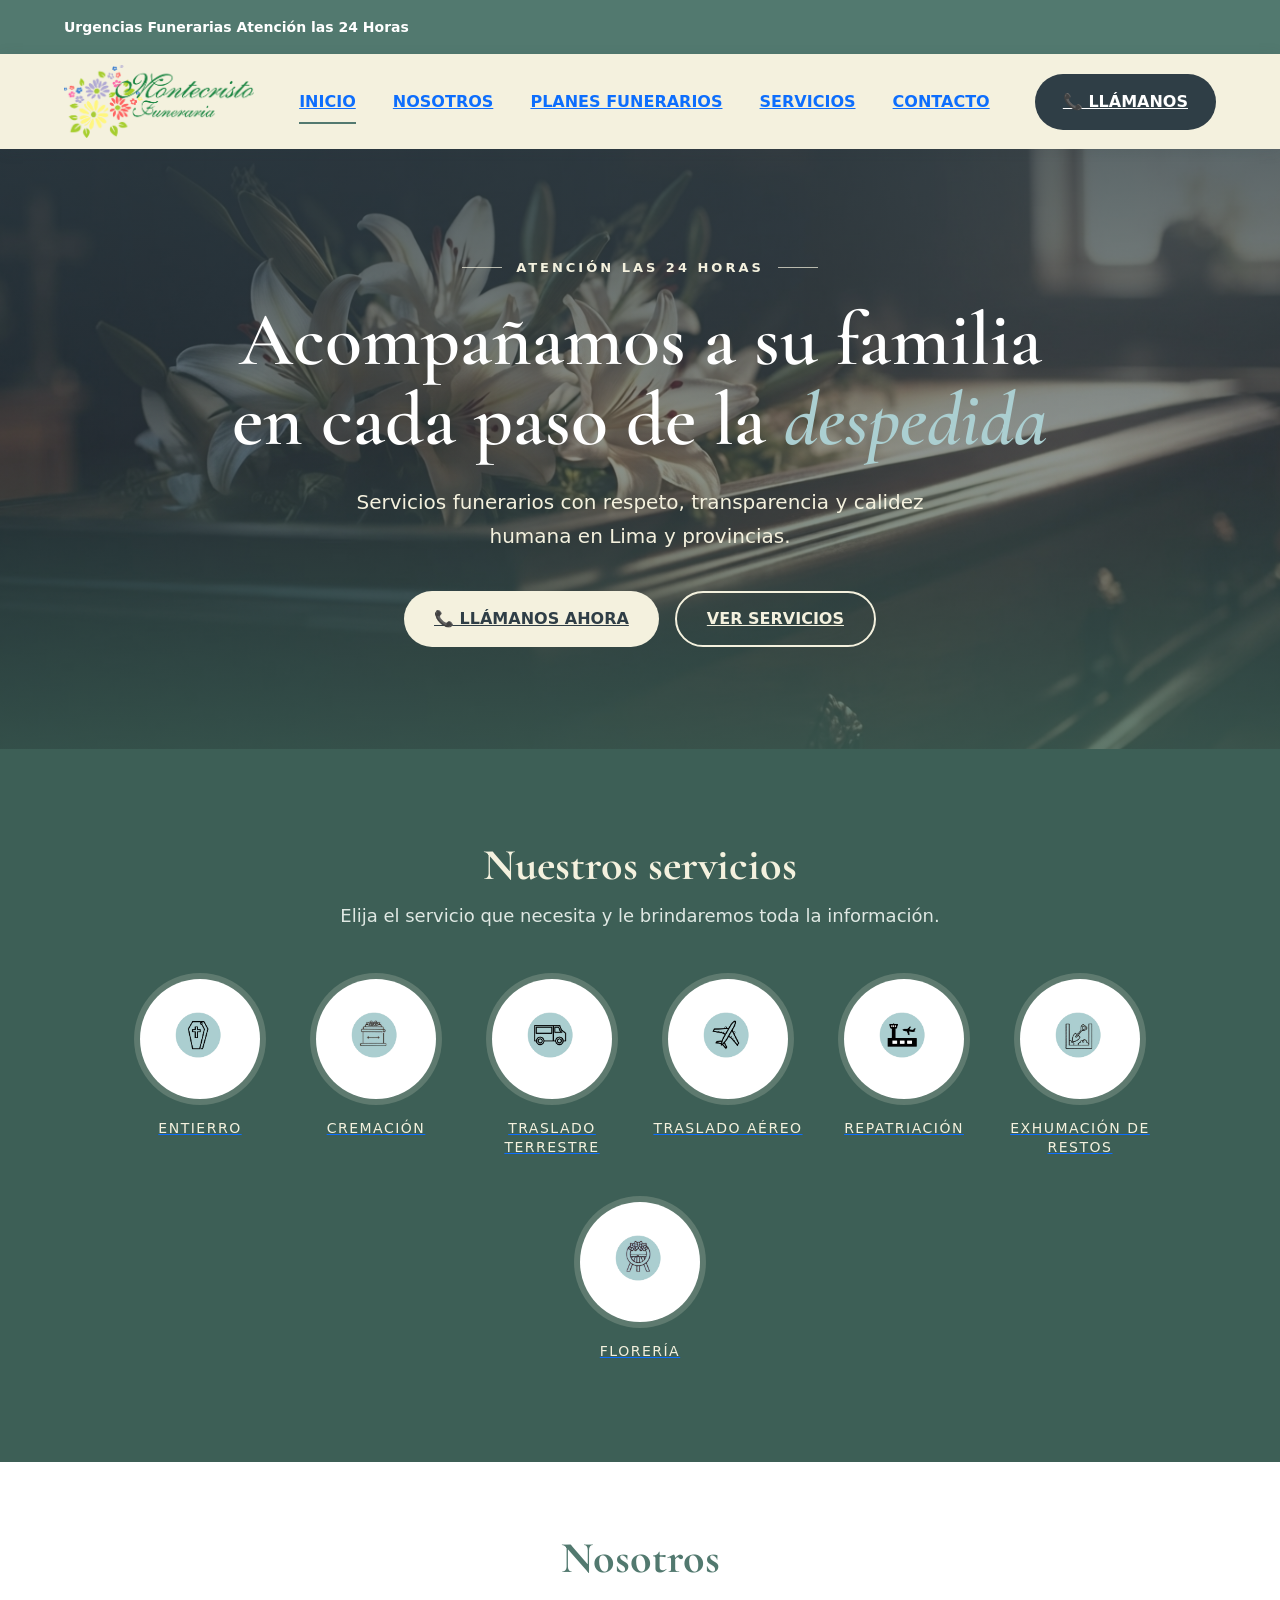
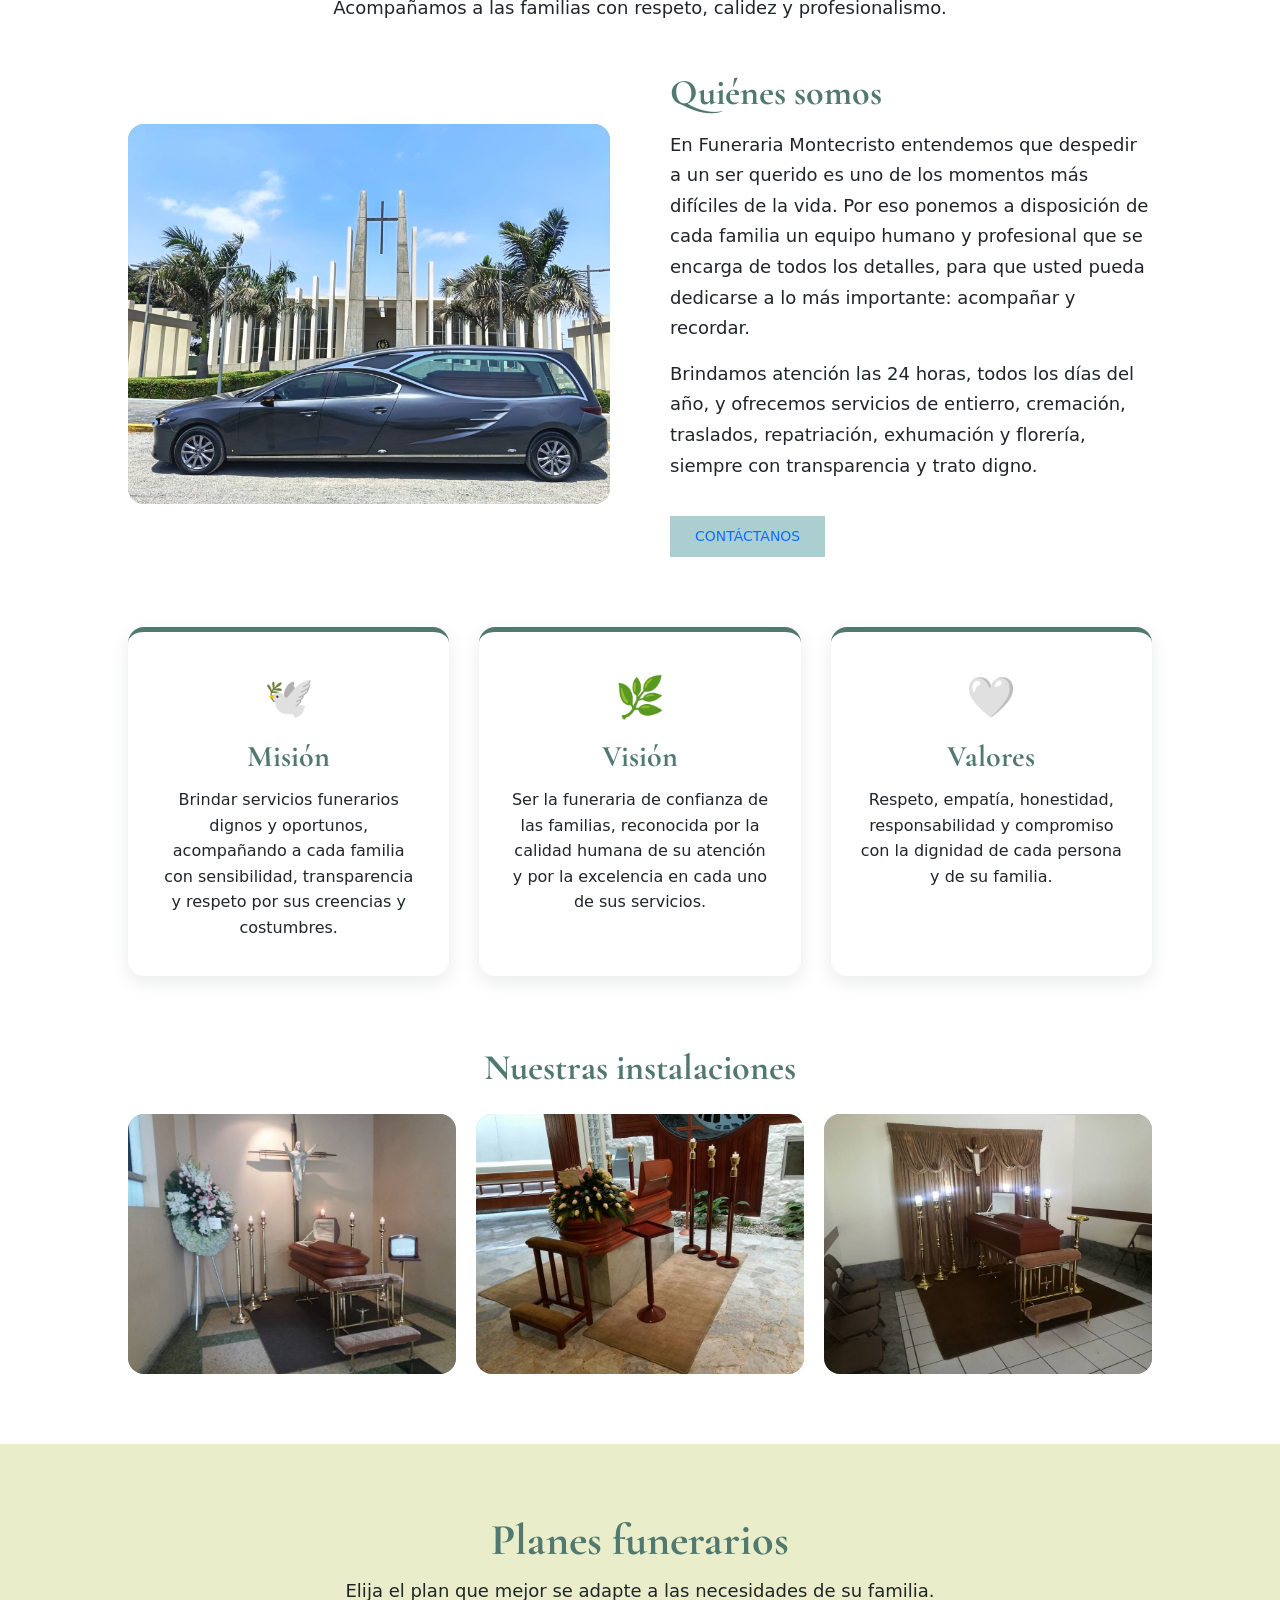
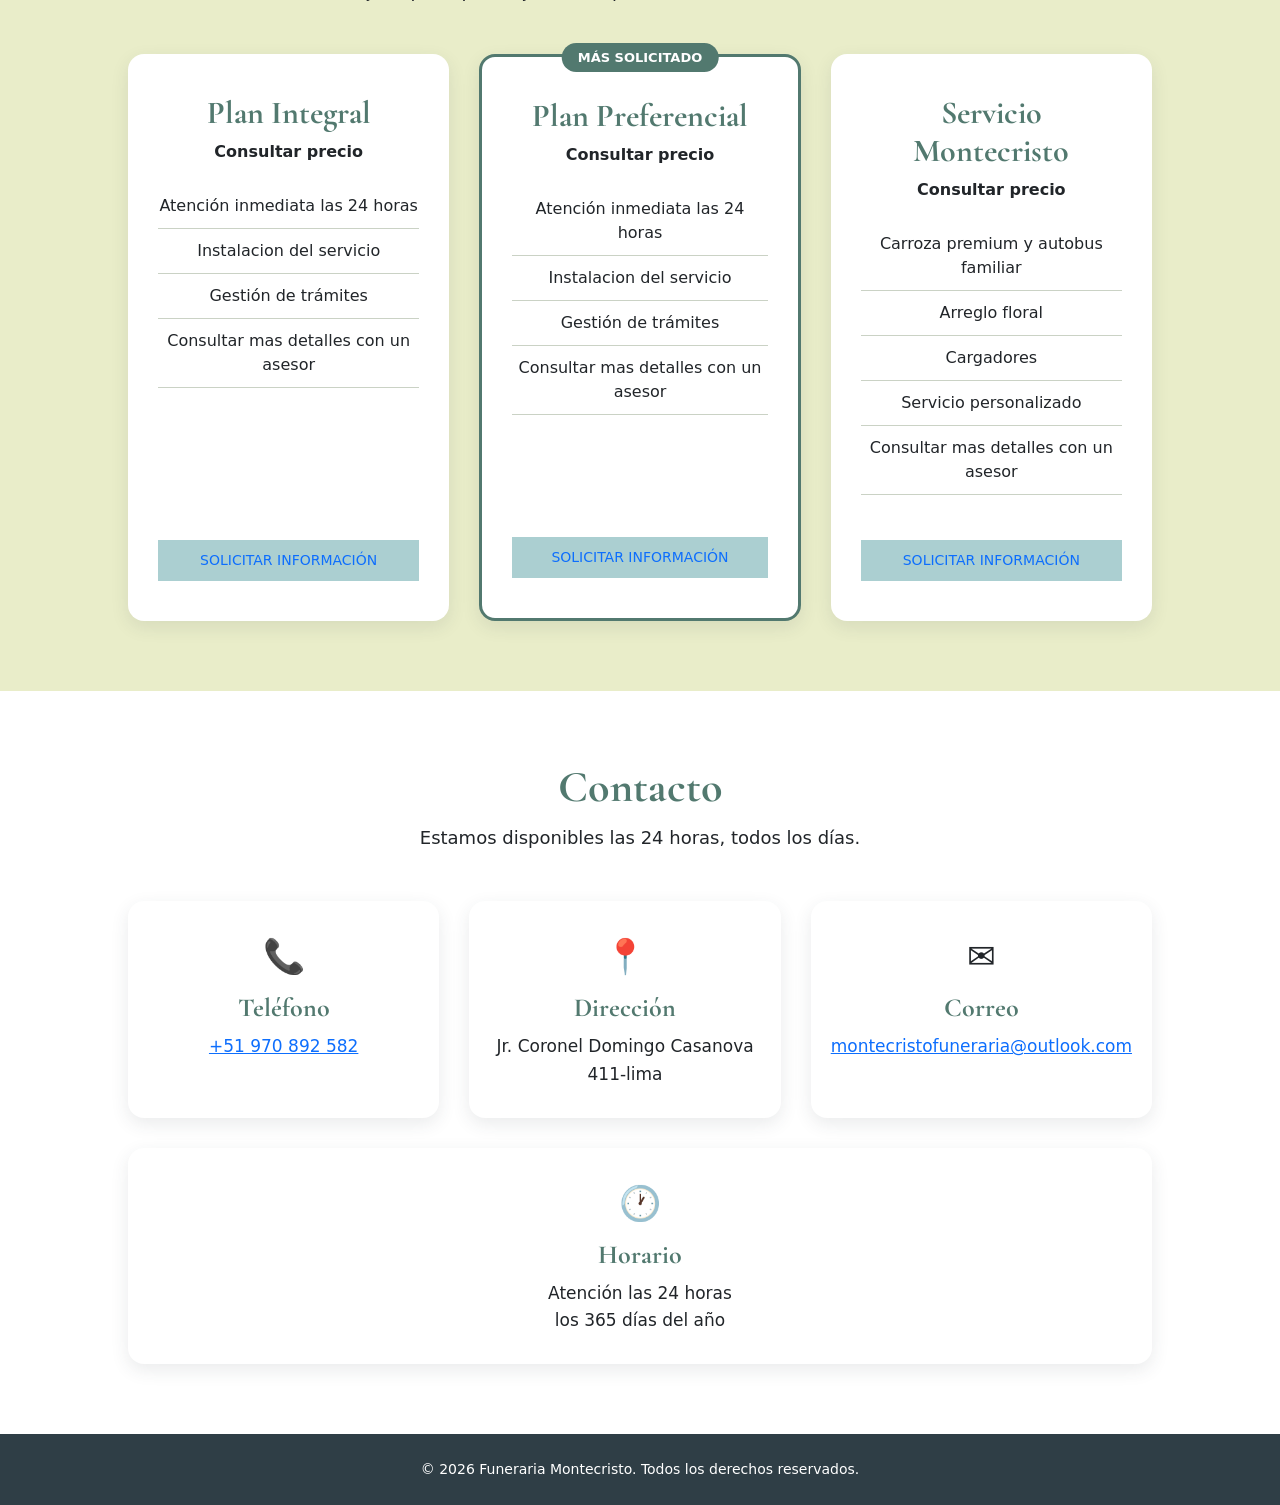
==== commit e14d7a57: "Add files via upload" ====
--- a/Proyecto Final/Proyecto Final/index.html
+++ b/Proyecto Final/Proyecto Final/index.html
@@ -15,7 +15,7 @@
 <body>
 <div class="contenedor-flex">
 
-  <div class="barra-superior" class="contenedor-flex">
+  <div class="barra-superior">
     <p>Urgencias Funerarias Atención las 24 Horas</p>
   </div>
 
--- a/Proyecto Final/Proyecto Final/css/estilos.css
+++ b/Proyecto Final/Proyecto Final/css/estilos.css
@@ -116,7 +116,10 @@
     text-transform: uppercase; 
     padding: 16px 28px;
     border-radius: 999px; 
-    transition: 0.3s; 
+    transition: 0.3s;
+    display: inline-flex;
+    align-items: center;
+    max-width: 100 
 }
 
 /* cambia de color al pasar el mouse. */
@@ -697,6 +700,16 @@
     
 
 
+}
+*{
+    box-sizing: border-box;
+}
+html, body{
+    margin:0;
+    padding: 0;
+    width: 100%;
+    max-width: 100%;
+    overflow-x: hidden;
 }
 /* ---------- AJUSTES PARA CELULAR Y TABLET DE ESAS SECCIONES ---------- */
 
